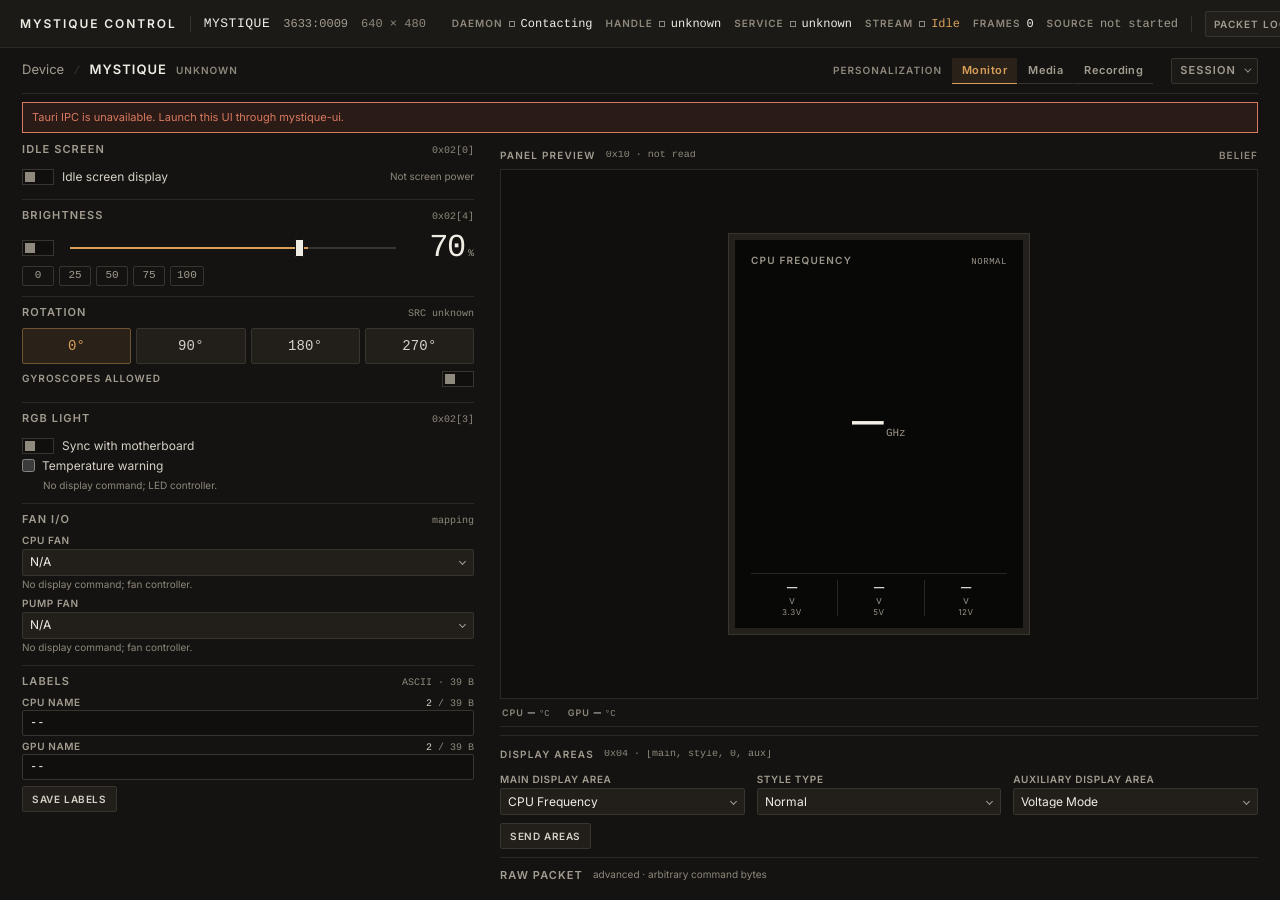
==== rust/apps/mystique-ui/ui/index.html @ fdf2b6a0 "feat: add Rust implementation (protocol, usb, sensors, media, daemon, ui)" ====
<!doctype html>
<html lang="en">
<head>
<meta charset="utf-8"><meta name="viewport" content="width=device-width, initial-scale=1"><meta name="color-scheme" content="dark">
<title>MYSTIQUE Control</title>
<link rel="stylesheet" href="styles/fonts.css"><link rel="stylesheet" href="styles/base.css"><link rel="stylesheet" href="styles/layout.css"><link rel="stylesheet" href="styles/controls.css"><link rel="stylesheet" href="styles/preview.css"><link rel="stylesheet" href="styles/log.css">
<script type="module" src="js/app.js"></script>
</head>
<body>
<header class="statusbar">
  <span class="brand">MYSTIQUE CONTROL</span>
  <span class="vsep"></span>
  <span class="ident-name">MYSTIQUE</span>
  <span class="ident-vid">3633:0009</span>
  <span class="ident-vid dim">640 × 480</span>
  <span class="grow"></span>
  <div class="indic"><span class="sk">DAEMON</span><span class="lamp" id="daemon-dot"></span><span class="iv" id="daemon-status">Contacting</span></div>
  <div class="indic"><span class="sk">HANDLE</span><span class="lamp" id="handle-dot"></span><span class="iv" id="conn-device-open">unknown</span></div>
  <div class="indic"><span class="sk">SERVICE</span><span class="lamp" id="service-dot"></span><span class="iv" id="conn-service-running">unknown</span></div>
  <div class="indic" id="stream-badge"><span class="sk">STREAM</span><span class="lamp" id="stream-dot"></span><span class="iv" id="stream-word">Idle</span></div>
  <div class="indic"><span class="sk">FRAMES</span><span class="iv mono" id="stream-frames">0</span></div>
  <div class="indic"><span class="sk">SOURCE</span><span class="iv mono src" id="stream-source">not started</span></div>
  <span class="vsep"></span>
  <button class="logtoggle" type="button" id="btn-log-toggle" aria-expanded="false" aria-controls="log-drawer">
    <span class="sk">PACKET LOG</span><span class="badge" id="log-badge">0</span>
  </button>
</header>
<main class="page">
  <header class="devicehead">
    <div class="crumb">
      <span class="crumb-a">Device</span><span class="crumb-sep">/</span><span class="crumb-b">MYSTIQUE</span>
      <span class="crumb-state" id="conn-device-present">unknown</span>
    </div>
    <div class="headright">
      <div class="modebox">
        <span class="sk">PERSONALIZATION</span>
        <div class="modeseg" id="mode-seg" role="group" aria-label="Personalization mode">
          <button type="button" id="mode-monitor-btn" data-mode="monitor" aria-pressed="true">Monitor</button><button type="button" id="mode-media-btn" data-mode="media" aria-pressed="false">Media</button><button type="button" id="mode-recording-btn" data-mode="recording" aria-pressed="false">Recording</button>
        </div>
      </div>
      <details class="session" id="session-details">
        <summary><span class="sk">SESSION</span></summary>
        <div class="sessionpanel">
          <p class="sdetail" id="daemon-detail">Opening the control socket.</p>
          <div class="srow">
            <span class="sk">SOCKET</span><span class="mono endpoint" id="daemon-endpoint">\\.\pipe\mystique-control-v1</span>
            <span class="dim child" id="daemon-child">—</span>
            <span class="grow"></span><button class="key sm" type="button" id="btn-refresh" title="Read 0x10 now">Status</button>
          </div>
          <div class="srow actions">
            <button class="key" type="button" id="btn-open">Open</button>
            <button class="key" type="button" id="btn-close">Release</button>
            <button class="key" type="button" id="btn-stop-service">Stop vendor</button>
            <button class="key" type="button" id="btn-start-service">Start vendor</button>
            <button class="key" type="button" id="btn-daemon-retry">Reconnect</button>
            <button class="key danger" type="button" id="btn-daemon-stop" disabled>Stop daemon</button>
          </div>
          <div class="srow">
            <span class="sk">LAST</span><span class="dim" id="conn-device-info">no device action</span>
            <span class="sk">ERR</span><b class="dim" id="conn-last-error">none</b>
            <details class="svcout" id="conn-service-details"><summary>sc.exe</summary><pre id="conn-service-output">no output</pre></details>
          </div>
          <div class="srow">
            <span class="sk">STREAM</span>
            <button class="key sm" type="button" id="btn-stream-start">Start</button>
            <button class="key sm" type="button" id="btn-stream-stop">Stop</button>
            <span class="miss mono" id="stream-missing">MISSING —</span>
            <span class="errchip" id="stream-error-note" hidden>—</span>
          </div>
          <div class="srow"><div class="sitmsg warn" id="daemon-conflict" hidden><b>Two owners</b><span id="daemon-conflict-text"></span></div><div class="sitmsg warn" id="conn-service-warning" hidden><b>Vendor service holds the device</b><span>stop it to open</span></div></div>
          <p class="sitmsg err" id="conn-error" role="alert" hidden></p>
          <p class="err" id="stream-error" role="alert" hidden></p>
          <p class="snote">Not display commands: fan I/O, RGB temperature warning, edge picking.</p>
        </div>
      </details>
    </div>
  </header>
  <p id="app-error" class="app-error" role="alert" hidden></p>
  <section class="body" id="device-body" data-mode="monitor">
    <aside class="settings" aria-label="Device settings">
      <section class="group" data-modes="monitor">
        <div class="gh"><h2>Idle screen</h2><span class="meta">0x02[0]</span></div>
        <div class="switchrow">
          <label class="switch small"><input id="idle-screen" type="checkbox" aria-label="Idle screen display"><span class="track" aria-hidden="true"><span class="thumb"></span></span></label>
          <label class="rowlabel" for="idle-screen">Idle screen display</label>
          <span class="note-inline">Not screen power</span>
        </div>
        <p class="err smallerr" id="idle-error" role="alert" hidden></p>
      </section>
      <section class="group" data-modes="monitor">
        <div class="gh"><h2>Brightness</h2><span class="meta">0x02[4]</span></div>
        <div class="brirange">
          <label class="switch small" title="Screen on or off"><input id="screen-toggle" type="checkbox" aria-label="Screen on"><span class="track" aria-hidden="true"><span class="thumb"></span></span></label>
          <div class="slide"><div class="rail"></div><div class="fill" id="brightness-fill"></div><input id="brightness-slider" type="range" min="0" max="100" step="1" value="70" aria-label="Screen brightness"></div>
          <div class="brinum"><span id="brightness-value">70</span><i>%</i></div>
        </div>
        <div class="presets" role="group" aria-label="Brightness presets">
          <button class="preset" type="button" id="brightness-preset-0" data-brightness="0">0</button><button class="preset" type="button" id="brightness-preset-25" data-brightness="25">25</button><button class="preset" type="button" id="brightness-preset-50" data-brightness="50">50</button><button class="preset" type="button" id="brightness-preset-75" data-brightness="75">75</button><button class="preset" type="button" id="brightness-preset-100" data-brightness="100">100</button>
        </div>
        <div class="line" id="screen-line" hidden><span id="screen-state"></span></div>
        <p class="err smallerr" id="brightness-error" role="alert" hidden></p>
      </section>
      <section class="group" data-modes="monitor">
        <div class="gh"><h2>Rotation</h2><span class="meta">SRC <span id="conn-rotation-source">unknown</span></span></div>
        <div class="rotkeys" role="group" aria-label="Screen rotation">
          <button class="rotkey" type="button" id="rotation-btn-0" data-rotation="0" aria-pressed="true">0°</button><button class="rotkey" type="button" id="rotation-btn-1" data-rotation="1" aria-pressed="false">90°</button><button class="rotkey" type="button" id="rotation-btn-2" data-rotation="2" aria-pressed="false">180°</button><button class="rotkey" type="button" id="rotation-btn-3" data-rotation="3" aria-pressed="false">270°</button>
        </div>
        <div class="gyroline"><span class="sk">Gyroscopes allowed</span><label class="switch small"><input id="gyro-toggle" type="checkbox" aria-label="Gyroscopes are allowed"><span class="track" aria-hidden="true"><span class="thumb"></span></span></label></div>
        <div class="line"><span class="warn" id="rotation-warn" hidden>GYRO ON — ROTATION IGNORED</span></div>
        <p class="err smallerr" id="rotation-error" role="alert" hidden></p>
      </section>
      <section class="group" data-modes="monitor">
        <div class="gh"><h2>RGB light</h2><span class="meta">0x02[3]</span></div>
        <div class="switchrow">
          <label class="switch small"><input id="rgb-sync" type="checkbox" aria-label="RGB light effect sync"><span class="track" aria-hidden="true"><span class="thumb"></span></span></label>
          <label class="rowlabel" for="rgb-sync">Sync with motherboard</label>
        </div>
        <label class="checkrow unwiredrow"><input id="rgb-warning" type="checkbox"><span>Temperature warning</span><span class="unwired">No display command; LED controller.</span></label>
        <p class="err smallerr" id="rgb-error" role="alert" hidden></p>
      </section>
      <section class="group" data-modes="monitor">
        <div class="gh"><h2>Fan I/O</h2><span class="meta">mapping</span></div>
        <div class="field"><label for="io-cpu">CPU fan</label><div class="selwrap"><select id="io-cpu"><option>N/A</option><option>AIO Pump</option><option>CPU</option></select></div><span class="unwired">No display command; fan controller.</span></div>
        <div class="field"><label for="io-pump">Pump fan</label><div class="selwrap"><select id="io-pump"><option>N/A</option><option>AIO Pump</option><option>CPU</option></select></div><span class="unwired">No display command; fan controller.</span></div>
      </section>
      <section class="group" data-modes="media">
        <div class="gh"><h2>Image / GIF</h2><span class="meta">single slot</span></div>
        <div class="tiles"><button class="tile plus" type="button" id="btn-pick-image" aria-label="Choose an image or GIF">+</button><div class="tile file" id="image-path">No file selected</div></div>
        <div class="line"><span class="dim" id="media-kind">PNG or GIF</span></div>
      </section>
      <section class="group" data-modes="media">
        <div class="gh"><h2>Image switch</h2><span class="meta">0x07</span></div>
        <div class="radios" role="group" aria-label="Image switch time"><label><input type="radio" name="media-time" id="media-time-0" value="0" checked><span>3 s</span></label><label><input type="radio" name="media-time" id="media-time-1" value="1"><span>5 s</span></label><label><input type="radio" name="media-time" id="media-time-2" value="2"><span>7 s</span></label></div>
        <div class="radios" role="group" aria-label="Image switch animation"><label><input type="radio" name="media-animation" id="media-animation-0" value="0" checked><span>Split</span></label><label><input type="radio" name="media-animation" id="media-animation-1" value="1"><span>Scroll</span></label><label><input type="radio" name="media-animation" id="media-animation-2" value="2"><span>Fade</span></label></div>
        <div class="rowend"><button class="key" type="button" id="btn-media-send">Send timing</button></div>
        <p class="err smallerr" id="media-error" role="alert" hidden></p>
      </section>
      <section class="group" data-modes="media">
        <div class="gh"><h2>Edge picking</h2><span class="meta">LED</span></div>
        <label class="checkrow unwiredrow"><input id="media-edge" type="checkbox"><span>Sync RGB with image edge</span><span class="unwired">No display command; LED effect.</span></label>
      </section>
      <section class="group" data-modes="media">
        <div class="gh"><h2>Erase</h2><span class="meta">0x14</span></div>
        <button class="key danger wide" type="button" id="btn-return-dashboard">Return to dashboard</button>
        <div class="line warn" id="dashboard-state">Deletes the stored image or GIF. No undo.</div>
        <div class="confirmbox" id="dashboard-confirm-box" hidden><label class="checkrow"><input id="dashboard-confirm" type="checkbox"><span>Stored content is deleted</span></label><button class="key danger wide" type="button" id="btn-dashboard-erase" disabled>Erase and return</button></div>
        <div class="rowend"><button class="key" type="button" id="btn-erase-images">Erase stored</button><span class="line mono" id="dashboard-report">last —</span></div>
        <div class="line mono" id="erase-message">0x14 · empty payload</div>
        <p class="err smallerr" id="dashboard-error" role="alert" hidden></p>
        <p class="err smallerr" id="erase-error" role="alert" hidden></p>
      </section>
      <section class="group" data-modes="monitor media">
        <div class="gh"><h2>Labels</h2><span class="meta">ASCII · 39 B</span></div>
        <div class="lfield"><div class="lhead"><label for="label-cpu">CPU name</label><span class="count" id="cpu-counter"><span class="n" id="cpu-count">2</span> / 39 B</span></div><input id="label-cpu" type="text" maxlength="39" value="--" spellcheck="false" autocomplete="off"><p class="err smallerr" id="cpu-label-error" hidden></p></div>
        <div class="lfield"><div class="lhead"><label for="label-gpu">GPU name</label><span class="count" id="gpu-counter"><span class="n" id="gpu-count">2</span> / 39 B</span></div><input id="label-gpu" type="text" maxlength="39" value="--" spellcheck="false" autocomplete="off"><p class="err smallerr" id="gpu-label-error" hidden></p></div>
        <div class="rowend"><button class="key" type="button" id="btn-labels-save">Save labels</button></div>
        <p class="err smallerr" id="labels-error" role="alert" hidden></p>
      </section>
      <section class="group" data-modes="recording">
        <div class="gh"><h2>Recording</h2><span class="meta">0x05</span></div>
        <label class="checkrow"><input id="record-freq" type="checkbox" checked><span>CPU frequency graph</span><span class="bit">0x05[0]</span></label>
        <label class="checkrow"><input id="record-temp" type="checkbox" checked><span>CPU temperature graph</span><span class="bit">0x05[1]</span></label>
        <div class="line dim">A redraw frame follows each change.</div>
        <p class="err smallerr" id="recording-error" role="alert" hidden></p>
      </section>
    </aside>
    <section class="stage" aria-label="Panel">
      <section class="previewplate">
        <div class="ph"><span class="ttl">Panel preview</span><span class="meta" id="conn-mode">0x10 · not read</span><span class="tag">BELIEF</span></div>
        <div class="previewstage">
          <div class="panel" id="preview-screen" data-view="monitor" data-orient="portrait">
            <div class="ps-monitor">
              <div class="ps-head"><span class="ps-label" id="preview-label">CPU FREQUENCY</span><span class="ps-style" id="preview-style">NORMAL</span></div>
              <div class="ps-main"><span id="preview-value">—</span><span class="ps-unit" id="preview-unit">GHz</span></div>
              <div class="ps-main ps-dual" id="preview-main2" hidden><span class="ps-label2" id="preview-label2">PUMP RPM</span><span id="preview-value2">—</span><span class="ps-unit" id="preview-unit2">RPM</span></div>
              <div class="ps-aux"><div class="ps-cell" id="preview-cell-1"><b id="preview-v1">—</b><i id="preview-u1">V</i><span id="preview-k1">3.3V</span></div><div class="ps-cell" id="preview-cell-2"><b id="preview-v2">—</b><i id="preview-u2">V</i><span id="preview-k2">5V</span></div><div class="ps-cell" id="preview-cell-3"><b id="preview-v3">—</b><i id="preview-u3">V</i><span id="preview-k3">12V</span></div></div>
            </div>
            <div class="ps-media" id="preview-media"><img id="panel-media" alt=""><span id="panel-media-empty">NO MEDIA</span></div>
            <div class="ps-recording">
              <div class="rec" id="rec-freq-block"><div class="rech"><span>CPU</span><b id="rec-freq">— GHz</b></div><svg viewBox="0 0 200 70" preserveAspectRatio="none"><polyline id="rec-freq-line" points=""></polyline></svg></div>
              <div class="rec" id="rec-temp-block"><div class="rech"><span>CPU TEMPERATURE</span><b id="rec-temp">— °C</b></div><svg viewBox="0 0 200 70" preserveAspectRatio="none"><polyline id="rec-temp-line" points=""></polyline></svg></div>
              <div class="recaxis" id="rec-axis"><span>-30 S</span><span>NOW</span></div>
            </div>
            <div class="ps-off">SCREEN OFF</div>
          </div>
        </div>
        <div class="pfoot"><span class="psens" id="preview-cpu"><span>CPU</span><b id="preview-cpu-value">—</b><i>°C</i></span><span class="psens" id="preview-gpu"><span>GPU</span><b id="preview-gpu-value">—</b><i>°C</i></span></div>
      </section>
      <section class="areas" data-modes="monitor">
        <div class="ph"><span class="ttl">Display areas</span><span class="meta">0x04 · [main, style, 0, aux]</span></div>
        <div class="areasbody">
          <div class="field"><label for="area-main">Main display area</label><div class="selwrap"><select id="area-main"><option value="0">CPU Frequency</option><option value="1">Time</option><option value="2">Pump Speed</option><option value="3">CPU FanSpeed</option><option value="4">CPU FanSpeed + Pump Speed</option><option value="5">Temperature</option></select></div></div>
          <div class="field" id="area-style-row"><label for="area-style">Style type</label><div class="selwrap"><select id="area-style"><option value="0">Normal</option><option value="1">Ring</option><option value="2">Stopwatch</option></select></div></div>
          <div class="field"><label for="area-aux">Auxiliary display area</label><div class="selwrap"><select id="area-aux"><option value="0">Voltage Mode</option><option value="1">System Monitor</option><option value="2">Core Data</option></select></div></div>
          <div class="rowend"><button class="key" type="button" id="btn-areas-send">Send areas</button></div>
        </div>
        <p class="err" id="areas-error" role="alert" hidden></p>
      </section>
      <section class="mediacan" data-modes="media">
        <div class="ph"><span class="ttl">Upload plan</span></div>
        <div class="mediabody">
          <div class="planleft">
            <div class="fitrow"><label for="upload-fit">Fit</label><div class="selwrap"><select id="upload-fit"><option value="cover">Cover — crop to fill</option><option value="contain">Contain — letterbox</option></select></div><button class="key" type="button" id="btn-plan-upload" disabled>Preview</button></div>
            <div class="plan3"><div><span>FRAMES</span><b id="upload-plan-frames">—</b></div><div><span>BYTES</span><b id="upload-plan-bytes">—</b></div><div><span>CHUNKS</span><b id="upload-plan-chunks">—</b></div></div>
            <div id="upload-plan" hidden>
              <div class="prow"><span>Kind</span><b id="upload-plan-kind">—</b></div><div class="prow"><span>Fit</span><b id="upload-plan-fit">—</b></div><div class="prow"><span>Size</span><b id="upload-plan-size">—</b></div><div class="prow"><span>Commands</span><b id="upload-plan-commands">—</b></div><div class="prow"><span>Content id</span><b class="mono" id="upload-plan-content-id">—</b></div>
              <details id="upload-plan-details"><summary>PACKETS</summary><ol id="upload-plan-command-list"></ol></details>
            </div>
            <div class="line" id="upload-confirm-copy">Plan first, then confirm.</div>
          </div>
          <div class="planright">
            <figure id="upload-preview-box" hidden><img id="upload-preview" alt=""><figcaption id="upload-preview-note"></figcaption></figure>
            <label class="checkrow"><input id="upload-confirm" type="checkbox"><span>Replace the stored image on the panel</span></label>
            <button class="key primary wide" type="button" id="btn-upload" disabled>Upload</button>
            <div class="line" id="upload-message"></div>
            <p class="err smallerr" id="upload-error" role="alert" hidden></p>
          </div>
        </div>
      </section>
      <details class="raw" id="raw-details">
        <summary><span class="sk">RAW PACKET</span><span class="rawsum">advanced · arbitrary command bytes</span></summary>
        <div class="rawbody">
          <p class="rawwarn" id="raw-warning">Unknown commands can change device state. 0xA1 starts a panel test pattern sustained by traffic. No example bytes are loaded; you supply every byte.</p>
          <div class="rawform">
            <label>CMD<input id="raw-command" type="text" inputmode="text" autocomplete="off" spellcheck="false" placeholder="hex"></label>
            <label>PIPE<select id="raw-pipe"><option value="">choose</option><option value="init">init</option><option value="data">data</option></select></label>
            <label class="rawpayload">PAYLOAD<input id="raw-payload" type="text" autocomplete="off" spellcheck="false" placeholder="hex bytes"></label>
            <button class="key" type="button" id="btn-raw-dry">Dry run</button>
            <button class="key primary" type="button" id="btn-raw-send">Send</button>
          </div>
          <div class="rawout">
            <div class="rawline"><span class="sk">PACKET</span><pre id="raw-packet">—</pre></div>
            <div class="rawline"><span class="sk">RESULT</span><span id="raw-result">—</span><span class="rawstatus" id="raw-status"></span></div>
            <pre id="raw-reply"></pre>
            <p class="err smallerr" id="raw-error" role="alert" hidden></p>
          </div>
        </div>
      </details>
    </section>
  </section>
</main>
<aside class="logdrawer" id="log-drawer" hidden aria-label="Packet log">
  <div class="loghead"><span class="ttl">Packet log</span><span class="loglive"><span class="lamp" id="log-live-dot"></span><span id="log-live-word">LIVE</span></span><span class="grow"></span><button class="key sm" type="button" id="btn-log-close">Close</button></div>
  <div class="logcols"><span>Time</span><span>Cmd</span><span>Payload</span><span></span><span>Res</span></div>
  <div class="logscroll" id="log-scroll" tabindex="0" role="region" aria-label="Packet log"><ol id="packet-log"></ol><p class="logempty" id="log-empty">NO PACKETS</p></div>
  <div class="logfoot"><button class="logbtn" type="button" id="btn-log-follow">FOLLOW <b id="log-follow-word">ON</b></button><button class="logbtn" type="button" id="btn-clear-log">CLEAR</button></div>
</aside>
</body>
</html>
---- rust/apps/mystique-ui/ui/styles/fonts.css ----
/* Local faces. Inter is SIL Open Font License 1.1 and ships in ui/fonts.
   Numbers and the log use a local Windows mono stack, never a fetched face. */

@font-face {
  font-family: "Inter";
  font-style: normal;
  font-weight: 300 700;
  font-display: block;
  src: url("../fonts/inter-normal.woff2") format("woff2");
}
---- rust/apps/mystique-ui/ui/styles/base.css ----
/* Tokens, reset, and the shared primitives. One accent: amber is live state and
   active selection only. Errors use a separate semantic red. */

:root {
  --ground: #141311;
  --panel: #1c1a17;
  --panel-2: #221f1b;
  --well: #100f0d;
  --ink: #f0ece4;
  --ink-2: #d6d0c6;
  --label: #a39c90;
  --label-2: #8f887c;
  --hair: #2c2925;
  --hair-2: #38342e;
  --accent: #d9a05b;
  --accent-dim: #6f5431;
  --accent-wash: #2a2118;
  --error: #d9795f;
  --error-wash: #2a1b17;
  --panel-ink: #f4f0e8;
  --panel-label: #9b9488;
  --panel-hair: #2a2723;
  --sans: "Inter", "Segoe UI Variable Text", "Segoe UI", system-ui, -apple-system, sans-serif;
  --mono: "Cascadia Mono", Consolas, ui-monospace, "SFMono-Regular", monospace;
}

*,
*::before,
*::after { box-sizing: border-box; }

html, body {
  width: 100%;
  height: 100%;
  margin: 0;
  overflow: hidden;
  background: var(--ground);
}

body {
  color: var(--ink);
  font: 400 13px/1.35 var(--sans);
  -webkit-font-smoothing: antialiased;
  text-rendering: geometricPrecision;
}

button, input, select { font: inherit; color: inherit; }
button { cursor: pointer; }
h1, h2, p, figure, figcaption { margin: 0; }
[hidden] { display: none !important; }

:focus-visible { outline: 2px solid var(--accent); outline-offset: 2px; }

.sk {
  font: 600 11px/1 var(--sans);
  letter-spacing: .1em;
  text-transform: uppercase;
  color: var(--label);
  white-space: nowrap;
}

.mono {
  font-family: var(--mono);
  font-variant-numeric: tabular-nums;
  letter-spacing: -.01em;
}

.dim { color: var(--label-2); }
.grow { flex: 1 1 auto; min-width: 0; }
.sr {
  position: absolute;
  width: 1px;
  height: 1px;
  overflow: hidden;
  clip: rect(0 0 0 0);
  white-space: nowrap;
}

.lamp {
  width: 6px;
  height: 6px;
  flex: none;
  display: inline-block;
  border: 1px solid var(--label-2);
  background: transparent;
}
.lamp.on { background: var(--accent); border-color: var(--accent); }

.tag {
  font: 600 10px/1 var(--sans);
  letter-spacing: .1em;
  text-transform: uppercase;
  color: var(--label-2);
  white-space: nowrap;
}

.err {
  color: var(--error);
  font: 400 12px/1.25 var(--sans);
}
.err::before {
  content: "!";
  display: inline-block;
  width: 12px;
  margin-right: 5px;
  font: 600 11px/1 var(--mono);
  color: var(--error);
}

.absline {
  position: absolute;
  left: 10px;
  right: 10px;
  bottom: 6px;
  padding: 3px 0 2px;
  background: var(--panel);
  white-space: nowrap;
  overflow: hidden;
  text-overflow: ellipsis;
  z-index: 3;
}

::-webkit-scrollbar { width: 9px; height: 9px; }
::-webkit-scrollbar-thumb { background: #3a352e; border: 2px solid var(--ground); }
::-webkit-scrollbar-track { background: transparent; }
---- rust/apps/mystique-ui/ui/styles/layout.css ----
/* The chassis: status bar, device header, session disclosure, settings column and
   panel stage. Grouping is spacing and hairlines, not nested boxes. */

.statusbar {
  height: 48px;
  flex: none;
  display: flex;
  align-items: center;
  gap: 13px;
  padding: 0 20px;
  background: var(--panel);
  border-bottom: 1px solid var(--hair);
  min-width: 0;
}

.brand {
  font: 600 12px/1 var(--sans);
  letter-spacing: .16em;
  text-transform: uppercase;
  white-space: nowrap;
  color: var(--ink);
}
.vsep { width: 1px; height: 16px; flex: none; background: var(--hair-2); }
.ident-name { font: 500 13px/1 var(--mono); letter-spacing: .04em; white-space: nowrap; }
.ident-vid { font: 12px/1 var(--mono); color: var(--label); white-space: nowrap; }
.ident-vid.dim { color: var(--label-2); }

.indic { display: flex; align-items: center; gap: 6px; white-space: nowrap; }
.indic .sk { color: var(--label-2); font-size: 10px; }
.indic .iv { font: 12px/1 var(--mono); color: var(--ink); }
.indic .src { color: var(--label); max-width: 96px; overflow: hidden; text-overflow: ellipsis; }
.indic.paused .iv { color: var(--label-2); }
#stream-word { color: var(--accent); }

.logtoggle {
  appearance: none;
  display: flex;
  align-items: center;
  gap: 8px;
  height: 26px;
  padding: 0 8px;
  border: 1px solid var(--hair-2);
  border-radius: 2px;
  background: var(--panel-2);
  color: var(--ink);
}
.logtoggle .sk { color: var(--label); font-size: 10px; }
.logtoggle:hover { border-color: var(--label-2); }
.logtoggle.on { border-color: var(--accent-dim); color: var(--accent); }
.logtoggle.on .sk { color: var(--accent); }
.badge {
  min-width: 20px;
  padding: 2px 4px 1px;
  background: var(--well);
  border: 1px solid var(--hair-2);
  font: 11px/1 var(--mono);
  text-align: center;
  color: var(--label);
  font-variant-numeric: tabular-nums;
}

.page {
  height: calc(100vh - 48px);
  display: flex;
  flex-direction: column;
  min-height: 0;
  padding: 0 22px;
}

.devicehead {
  height: 46px;
  flex: none;
  display: flex;
  align-items: center;
  gap: 24px;
  border-bottom: 1px solid var(--hair);
  min-width: 0;
}
.crumb { display: flex; align-items: baseline; gap: 9px; min-width: 0; white-space: nowrap; }
.crumb-a { font: 400 13px/1 var(--sans); color: var(--label); }
.crumb-sep { font: 400 12px/1 var(--mono); color: var(--hair-2); }
.crumb-b { font: 600 13px/1 var(--sans); letter-spacing: .08em; }
.crumb-state {
  font: 600 10px/1 var(--sans);
  letter-spacing: .1em;
  text-transform: uppercase;
  color: var(--label-2);
}
.headright { margin-left: auto; display: flex; align-items: center; gap: 18px; position: relative; min-width: 0; }
.modebox { display: flex; align-items: center; gap: 10px; }
.modebox .sk { color: var(--label-2); font-size: 10px; }
.modeseg { display: inline-flex; gap: 1px; }
.modeseg button {
  height: 26px;
  padding: 0 10px;
  border: 0;
  border-bottom: 1px solid var(--hair-2);
  border-radius: 0;
  background: transparent;
  color: var(--label);
  font: 600 11px/1 var(--sans);
  letter-spacing: .04em;
  white-space: nowrap;
}
.modeseg button:hover { color: var(--ink); }
.modeseg button[aria-pressed="true"] {
  background: var(--accent-wash);
  border-bottom-color: var(--accent);
  color: var(--accent);
}

/* Session: a closed disclosure. Health stays in the summary; the controls and
   diagnostics open on demand and never take layout space from the panel. */
.session { position: relative; }
.session summary {
  list-style: none;
  cursor: pointer;
  display: flex;
  align-items: center;
  gap: 8px;
  height: 26px;
  max-width: 360px;
  padding: 0 8px;
  border: 1px solid var(--hair-2);
  border-radius: 2px;
  background: var(--panel);
  min-width: 0;
}
.session summary::-webkit-details-marker { display: none; }
.session summary:hover { border-color: var(--label-2); }
.session summary::after {
  content: "";
  flex: none;
  width: 5px;
  height: 5px;
  border-right: 1px solid var(--label);
  border-bottom: 1px solid var(--label);
  transform: rotate(45deg) translateY(-2px);
}
.session[open] summary { border-color: var(--accent-dim); }
.session[open] summary::after { transform: rotate(225deg) translateY(-1px); }
.session-detail {
  font: 11px/1 var(--sans);
  color: var(--label);
  white-space: nowrap;
  overflow: hidden;
  text-overflow: ellipsis;
}
.sdetail {
  margin: 0 0 6px;
  font: 11px/1.35 var(--sans);
  color: var(--label);
}
.sessionpanel {
  position: absolute;
  right: 0;
  top: calc(100% + 7px);
  width: 660px;
  z-index: 60;
  background: var(--panel);
  border: 1px solid var(--hair-2);
  box-shadow: 0 14px 34px rgba(0, 0, 0, .5);
  padding: 10px 12px 12px;
}
.srow {
  display: flex;
  align-items: center;
  gap: 8px;
  min-height: 30px;
  border-top: 1px solid var(--hair);
  min-width: 0;
}
.srow:first-child { border-top: 0; }
.srow.actions { flex-wrap: wrap; padding: 5px 0; }
.srow .endpoint {
  font-size: 11px;
  color: var(--ink-2);
  white-space: nowrap;
  overflow: hidden;
  text-overflow: ellipsis;
  max-width: 280px;
}
.srow .child { font-size: 10px; white-space: nowrap; }
.srow .key { height: 22px; padding: 0 6px; font-size: 10px; }
.srow .miss { font-size: 9px; color: var(--label-2); letter-spacing: .02em; }
.errchip {
  font: 9px/1 var(--mono);
  color: var(--error);
  border: 1px solid var(--error);
  padding: 2px 4px 1px;
  max-width: 160px;
  overflow: hidden;
  text-overflow: ellipsis;
}
.svcout { position: relative; margin-left: auto; }
.svcout summary {
  list-style: none;
  cursor: pointer;
  font: 600 9px/1 var(--sans);
  letter-spacing: .08em;
  text-transform: uppercase;
  color: var(--label-2);
  padding: 0 2px;
}
.svcout summary::-webkit-details-marker { display: none; }
.svcout summary:hover { color: var(--ink); }
.svcout pre {
  position: absolute;
  right: 0;
  top: 16px;
  z-index: 70;
  width: 560px;
  max-height: 160px;
  overflow: auto;
  margin: 0;
  padding: 8px 10px;
  background: var(--well);
  border: 1px solid var(--hair-2);
  color: var(--ink-2);
  font: 10px/1.5 var(--mono);
  white-space: pre-wrap;
  overflow-wrap: anywhere;
}
.sitmsg {
  display: flex;
  align-items: baseline;
  gap: 8px;
  padding: 3px 0;
  font: 12px/1.25 var(--sans);
  white-space: nowrap;
  overflow: hidden;
  text-overflow: ellipsis;
}
.sitmsg b { font-weight: 600; letter-spacing: .02em; }
.sitmsg.warn, .sitmsg.warn b { color: var(--accent); }
.sitmsg.err { margin: 0; white-space: normal; }
.snote {
  margin-top: 6px;
  padding-top: 6px;
  border-top: 1px solid var(--hair);
  font: 11px/1.35 var(--sans);
  color: var(--label-2);
}

.app-error {
  margin: 8px 0 0;
  padding: 7px 9px;
  border: 1px solid var(--error);
  background: var(--error-wash);
  color: var(--error);
  font: 11px/1.35 var(--sans);
}

.body {
  flex: 1 1 auto;  min-height: 0;
  display: grid;
  grid-template-columns: 452px minmax(0, 1fr);
  gap: 26px;
  padding: 10px 0 12px;
}
.body[data-mode="monitor"] [data-modes]:not([data-modes~="monitor"]),
.body[data-mode="media"] [data-modes]:not([data-modes~="media"]),
.body[data-mode="recording"] [data-modes]:not([data-modes~="recording"]) { display: none !important; }

.settings { overflow-y: auto; overflow-x: hidden; scrollbar-width: thin; min-height: 0; }
.group {
  padding: 9px 0 10px;
  border-top: 1px solid var(--hair);
}
.group:first-child { border-top: 0; padding-top: 0; }
.gh {
  display: flex;
  align-items: baseline;
  gap: 9px;
  min-height: 16px;
  margin-bottom: 6px;
}
.gh h2 {
  font: 600 11px/1.2 var(--sans);
  letter-spacing: .1em;
  text-transform: uppercase;
  color: var(--label);
  white-space: nowrap;
  overflow: hidden;
  text-overflow: ellipsis;
}
.gh .meta {
  margin-left: auto;
  font: 10px/1 var(--mono);
  color: var(--label-2);
  white-space: nowrap;
}

.stage { display: flex; flex-direction: column; gap: 8px; min-height: 0; min-width: 0; }

.ph {
  flex: none;
  height: 26px;
  display: flex;
  align-items: center;
  gap: 10px;
  min-width: 0;
}
.ph .ttl {
  font: 600 10px/1 var(--sans);
  letter-spacing: .12em;
  text-transform: uppercase;
  color: var(--label);
  white-space: nowrap;
}
.ph .meta {
  font: 10px/1 var(--mono);
  color: var(--label-2);
  white-space: nowrap;
  overflow: hidden;
  text-overflow: ellipsis;
}
.ph .tag { margin-left: auto; }

.areas { flex: none; border-top: 1px solid var(--hair); padding-top: 6px; }
.areasbody {
  display: grid;
  grid-template-columns: repeat(3, minmax(0, 1fr));
  gap: 7px 12px;
  align-items: end;
}
.areasbody .rowend { grid-column: 1 / -1; margin-top: 1px; }

.mediacan { flex: 1 1 auto; min-height: 0; border-top: 1px solid var(--hair); padding-top: 6px; display: flex; flex-direction: column; }

@media (max-height: 800px) {
  .devicehead { height: 42px; }
  .body { padding-top: 8px; }
  .group { padding: 7px 0 8px; }
}
---- rust/apps/mystique-ui/ui/styles/controls.css ----
/* Keys, switches, slider, radios, selects, inputs, upload plan and the raw panel. */

.key {
  appearance: none;
  display: inline-flex;
  align-items: center;
  justify-content: center;
  height: 26px;
  padding: 0 9px;
  border: 1px solid var(--hair-2);
  border-radius: 2px;
  background: var(--panel-2);
  color: var(--ink-2);
  font: 600 10px/1 var(--sans);
  letter-spacing: .06em;
  text-transform: uppercase;
  white-space: nowrap;
  user-select: none;
}
.key:hover:not(:disabled) { border-color: var(--label-2); color: var(--ink); }
.key:active:not(:disabled) { transform: translateY(1px); }
.key.sm { height: 22px; padding: 0 7px; font-size: 9px; }
.key.wide { width: 100%; }
.key.primary {
  background: var(--ink);
  border-color: var(--ink);
  color: var(--ground);
}
.key.primary:hover:not(:disabled) { background: #fff; border-color: #fff; color: var(--ground); }
.key.danger { border-color: var(--error); color: var(--error); background: transparent; }
.key.danger:hover:not(:disabled) { background: var(--error-wash); color: var(--error); }
.key:disabled {
  background: transparent;
  border: 1px dashed var(--hair-2);
  color: var(--label-2);
  cursor: not-allowed;
  transform: none;
}

/* Switch */

.switch { display: inline-flex; align-items: center; flex: none; cursor: pointer; }
.switch input {
  position: absolute;
  width: 1px;
  height: 1px;
  opacity: 0;
  pointer-events: none;
}
.switch .track {
  position: relative;
  display: inline-block;
  width: 32px;
  height: 16px;
  border: 1px solid var(--hair-2);
  background: var(--well);
  transition: background-color .12s ease, border-color .12s ease;
}
.switch .thumb {
  position: absolute;
  top: 2px;
  left: 2px;
  width: 10px;
  height: 10px;
  background: var(--label-2);
  transition: transform .12s ease, background-color .12s ease;
}
.switch input:checked ~ .track { background: var(--accent-wash); border-color: var(--accent-dim); }
.switch input:checked ~ .track .thumb { background: var(--accent); transform: translateX(16px); }
.switch input:focus-visible ~ .track { outline: 2px solid var(--accent); outline-offset: 2px; }

.switchrow { display: flex; align-items: center; gap: 8px; min-height: 24px; }
.rowlabel { font: 12px/1.25 var(--sans); color: var(--ink-2); }
.note-inline { margin-left: auto; font: 10px/1.2 var(--sans); color: var(--label-2); white-space: nowrap; }

/* Brightness */

.brirange { display: flex; align-items: center; gap: 9px; height: 34px; }
.slide { position: relative; flex: 1 1 auto; height: 26px; min-width: 0; }
.slide .rail { position: absolute; left: 7px; right: 7px; top: 12px; height: 2px; background: var(--hair-2); }
.slide .fill { position: absolute; left: 7px; top: 12px; height: 2px; background: var(--accent); width: 70%; }
.slide input[type=range] {
  position: absolute;
  left: 0;
  right: 0;
  top: 0;
  width: 100%;
  height: 26px;
  margin: 0;
  background: transparent;
  appearance: none;
  -webkit-appearance: none;
}
.slide input[type=range]::-webkit-slider-runnable-track { height: 26px; background: transparent; border: 0; }
.slide input[type=range]::-webkit-slider-thumb {
  -webkit-appearance: none;
  width: 9px;
  height: 18px;
  margin-top: 4px;
  border: 1px solid var(--ground);
  border-radius: 1px;
  background: var(--ink);
}
.slide input[type=range]::-moz-range-track { height: 2px; background: transparent; }
.slide input[type=range]::-moz-range-thumb {
  width: 9px;
  height: 18px;
  border: 1px solid var(--ground);
  border-radius: 1px;
  background: var(--ink);
}
.slide input[type=range]:focus-visible { outline: 1px solid var(--accent); outline-offset: 2px; }
.brinum { display: flex; align-items: baseline; gap: 3px; min-width: 62px; justify-content: flex-end; }
.brinum span {
  font: 400 32px/.82 var(--mono);
  letter-spacing: -.04em;
  color: var(--ink);
  font-variant-numeric: tabular-nums;
}
.brinum i { font: 400 10px/1 var(--mono); font-style: normal; color: var(--label); }
.presets { display: flex; gap: 5px; margin-top: 1px; }
.preset {
  appearance: none;
  height: 20px;
  min-width: 32px;
  padding: 0 6px;
  border: 1px solid var(--hair-2);
  border-radius: 2px;
  background: transparent;
  color: var(--label);
  font: 11px/1 var(--mono);
  font-variant-numeric: tabular-nums;
}
.preset:hover { border-color: var(--label-2); color: var(--ink); }
.preset[aria-pressed="true"] { background: var(--accent-wash); border-color: var(--accent-dim); color: var(--accent); }

/* Rotation */

.rotkeys { display: grid; grid-template-columns: repeat(4, minmax(0, 1fr)); gap: 5px; }
.rotkey {
  appearance: none;
  height: 36px;
  border: 1px solid var(--hair-2);
  border-radius: 2px;
  background: var(--panel-2);
  color: var(--ink-2);
  font: 14px/1 var(--mono);
  letter-spacing: .01em;
}
.rotkey:hover { border-color: var(--label-2); }
.rotkey[aria-pressed="true"] { background: var(--accent-wash); border-color: var(--accent-dim); color: var(--accent); }
.gyroline { display: flex; align-items: center; gap: 9px; margin-top: 7px; min-width: 0; }
.gyroline .sk { flex: 1 1 auto; color: var(--label); font-size: 10px; }

.line {
  display: flex;
  align-items: baseline;
  gap: 9px;
  margin-top: 5px;
  font: 11px/1.25 var(--mono);
  color: var(--label);
  min-width: 0;
  white-space: nowrap;
  overflow: hidden;
  text-overflow: ellipsis;
}
.line .warn, .line.warn { color: var(--error); }
.line.mono { font-size: 10px; }
.line.dim { color: var(--label-2); font-family: var(--sans); }

/* Fields, selects, text inputs */

.field { min-width: 0; }
.field + .field { margin-top: 6px; }
.field label, .fitrow label {
  display: block;
  margin-bottom: 2px;
  font: 600 10px/1.2 var(--sans);
  letter-spacing: .06em;
  text-transform: uppercase;
  color: var(--label);
  white-space: nowrap;
}
.selwrap { position: relative; min-width: 0; }
.selwrap::after {
  content: "";
  position: absolute;
  right: 9px;
  top: calc(50% - 3px);
  width: 5px;
  height: 5px;
  border-right: 1px solid var(--label);
  border-bottom: 1px solid var(--label);
  transform: rotate(45deg);
  pointer-events: none;
}
select {
  appearance: none;
  -webkit-appearance: none;
  width: 100%;
  height: 27px;
  padding: 0 24px 0 7px;
  border: 1px solid var(--hair-2);
  border-radius: 2px;
  background: var(--panel-2);
  color: var(--ink);
  font: 12px/1 var(--sans);
  text-overflow: ellipsis;
}
select:hover { border-color: var(--label-2); }
select:disabled { border-style: dashed; color: var(--label-2); background: transparent; }

.unwired {
  display: block;
  margin-top: 3px;
  font: 10px/1.3 var(--sans);
  color: var(--label-2);
}
.unwiredrow { align-items: flex-start; flex-wrap: wrap; row-gap: 1px; min-height: 30px; }
.unwiredrow .unwired { flex: 0 0 100%; padding-left: 21px; margin-top: 0; }

.lfield + .lfield { margin-top: 5px; }
.lhead { display: flex; align-items: baseline; justify-content: space-between; gap: 8px; }
.lhead label {
  font: 600 10px/1.2 var(--sans);
  letter-spacing: .06em;
  text-transform: uppercase;
  color: var(--label);
}
.count { font: 10px/1 var(--mono); color: var(--label-2); white-space: nowrap; font-variant-numeric: tabular-nums; }
.count .n { color: var(--ink-2); }
.count.over, .count.over .n { color: var(--error); }
input[type=text] {
  appearance: none;
  width: 100%;
  height: 26px;
  padding: 0 7px;
  border: 1px solid var(--hair-2);
  border-radius: 2px;
  background: var(--well);
  color: var(--ink);
  font: 12px/1 var(--mono);
}
input[type=text]::placeholder { color: var(--label-2); }
input[type=text]::selection { background: var(--accent-dim); color: var(--ink); }
.smallerr { margin-top: 2px; font-size: 10px; }

.rowend { display: flex; align-items: center; gap: 9px; margin-top: 6px; min-width: 0; }
.rowend .line { margin-top: 0; flex: 1 1 auto; }

/* Check rows and radios */

.checkrow {
  display: flex;
  align-items: center;
  gap: 7px;
  min-height: 23px;
  font: 12px/1.25 var(--sans);
  color: var(--ink-2);
  cursor: pointer;
}
.checkrow input[type=checkbox] { accent-color: var(--accent); width: 13px; height: 13px; margin: 0; flex: none; }
.bit { margin-left: auto; font: 9px/1 var(--mono); color: var(--label-2); white-space: nowrap; }

.radios { display: flex; flex-wrap: wrap; gap: 4px 14px; }
.radios label {
  display: inline-flex;
  align-items: center;
  gap: 6px;
  font: 12px/1.2 var(--sans);
  color: var(--ink-2);
  cursor: pointer;
  white-space: nowrap;
}
.radios input[type=radio] {
  appearance: none;
  width: 12px;
  height: 12px;
  margin: 0;
  border: 1px solid var(--label-2);
  border-radius: 50%;
  background: var(--well);
  flex: none;
}
.radios input[type=radio]:checked { background: var(--accent); box-shadow: inset 0 0 0 3px var(--well); border-color: var(--accent); }
.radios input[type=radio]:focus-visible { outline: 2px solid var(--accent); outline-offset: 2px; }

/* Media tiles */

.tiles { display: flex; gap: 7px; align-items: stretch; }
.tile {
  width: 56px;
  height: 56px;
  border: 1px solid var(--hair-2);
  border-radius: 2px;
  background: var(--well);
  font: 10px/1.2 var(--mono);
  color: var(--ink-2);
  padding: 5px;
  overflow: hidden;
  text-align: left;
  word-break: break-all;
}
.tile.plus {
  display: flex;
  align-items: center;
  justify-content: center;
  border-style: dashed;
  font-size: 20px;
  color: var(--label);
  flex: none;
}
.tile.plus:hover { border-color: var(--accent); color: var(--accent); }
.tile.file { width: auto; flex: 1 1 auto; display: flex; align-items: center; }

/* Upload plan */

.areasbody { padding: 0; position: relative; }
.mediabody {
  flex: 1 1 auto;
  min-height: 0;
  display: grid;
  grid-template-columns: minmax(0, 1fr) 196px;
  gap: 14px;
  padding: 4px 0 0;
  position: relative;
}
.planleft, .planright { min-width: 0; display: flex; flex-direction: column; gap: 5px; }
.fitrow { display: grid; grid-template-columns: 38px minmax(0, 1fr) auto; align-items: center; gap: 6px; }
.fitrow label { margin: 0; }
.fitrow .key { height: 26px; padding: 0 7px; font-size: 9px; }
.plan3 { display: grid; grid-template-columns: repeat(3, 1fr); gap: 8px; border-top: 1px solid var(--hair); padding-top: 5px; }
.plan3 div { display: flex; flex-direction: column; gap: 1px; min-width: 0; }
.plan3 span { font: 600 9px/1 var(--sans); letter-spacing: .08em; color: var(--label-2); }
.plan3 b { font: 400 19px/.95 var(--mono); letter-spacing: -.03em; color: var(--ink); font-variant-numeric: tabular-nums; }
.prow {
  display: flex;
  align-items: baseline;
  justify-content: space-between;
  gap: 8px;
  min-height: 18px;
  border-bottom: 1px solid var(--hair);
}
.prow span { font: 9px/1 var(--sans); letter-spacing: .06em; text-transform: uppercase; color: var(--label-2); white-space: nowrap; }
.prow b { font: 10px/1.2 var(--mono); font-weight: 400; color: var(--ink-2); text-align: right; overflow: hidden; text-overflow: ellipsis; white-space: nowrap; }
#upload-plan { display: flex; flex-direction: column; gap: 0; }
#upload-plan-details { margin-top: 4px; }
#upload-plan-details summary { font: 600 9px/1.4 var(--sans); letter-spacing: .08em; color: var(--label); cursor: pointer; }
#upload-plan-command-list {
  margin: 3px 0 0;
  padding: 0 0 0 14px;
  max-height: 64px;
  overflow: auto;
  font: 9px/1.4 var(--mono);
  color: var(--ink-2);
}
#upload-preview-box { display: flex; flex-direction: column; align-items: center; gap: 3px; }
#upload-preview { display: block; width: 78px; height: 104px; object-fit: contain; background: var(--well); border: 1px solid var(--hair-2); }
#upload-preview-note { font: 9px/1.2 var(--mono); color: var(--label-2); text-align: center; }
.planright { align-items: stretch; }
.planright .line { margin-top: 0; white-space: normal; }
.planright .checkrow { align-items: flex-start; }
.planright .checkrow span { line-height: 1.25; }
.confirmbox { margin-top: 5px; display: flex; flex-direction: column; gap: 5px; }

/* Raw packet panel */

.raw { flex: none; border-top: 1px solid var(--hair); padding-top: 4px; }
.raw summary {
  list-style: none;
  cursor: pointer;
  display: flex;
  align-items: center;
  gap: 10px;
  height: 26px;
}
.raw summary::-webkit-details-marker { display: none; }
.raw summary:hover .sk { color: var(--ink); }
.rawsum { font: 10px/1 var(--sans); color: var(--label-2); white-space: nowrap; overflow: hidden; text-overflow: ellipsis; }
.raw[open] summary .sk { color: var(--accent); }
.rawbody {
  background: var(--panel);
  border: 1px solid var(--hair-2);
  padding: 9px 10px 10px;
  max-height: 250px;
  overflow: auto;
}
.rawwarn {
  font: 11px/1.35 var(--sans);
  color: var(--label);
  margin-bottom: 7px;
}
.rawwarn::before { content: "!"; color: var(--error); font: 600 11px/1 var(--mono); margin-right: 6px; }
.rawform {
  display: grid;
  grid-template-columns: 76px 96px minmax(0, 1fr) auto auto;
  gap: 7px;
  align-items: end;
}
.rawform label {
  display: flex;
  flex-direction: column;
  gap: 2px;
  font: 600 9px/1 var(--sans);
  letter-spacing: .08em;
  text-transform: uppercase;
  color: var(--label-2);
}
.rawform input, .rawform select { height: 26px; font-size: 11px; }
.rawform .key { height: 26px; }
.rawout { margin-top: 8px; border-top: 1px solid var(--hair); padding-top: 6px; }
.rawline { display: flex; align-items: baseline; gap: 8px; min-width: 0; }
.rawline .sk { flex: none; color: var(--label-2); font-size: 9px; }
.rawline pre {
  margin: 0;
  min-width: 0;
  font: 10px/1.4 var(--mono);
  color: var(--ink-2);
  white-space: pre-wrap;
  overflow-wrap: anywhere;
}
#raw-result { font: 11px/1.4 var(--mono); color: var(--ink); }
.rawstatus { margin-left: auto; font: 9px/1 var(--mono); color: var(--accent); letter-spacing: .04em; }
#raw-reply { margin: 4px 0 0; font: 9px/1.4 var(--mono); color: var(--label); white-space: pre-wrap; overflow-wrap: anywhere; }
---- rust/apps/mystique-ui/ui/styles/preview.css ----
/* The 640x480 panel, rendered at desk size. The preview is a belief built from the
   last settings and the last frame; it is never a device read. Its own ink is warm
   neutral, not a second interface accent. */

.previewplate {
  flex: 1 1 auto;
  min-height: 0;
  display: flex;
  flex-direction: column;
}
.previewstage {
  flex: 1 1 auto;
  min-height: 0;
  display: flex;
  align-items: center;
  justify-content: center;
  background: var(--well);
  border: 1px solid var(--hair);
  padding: 12px;
}
.panel {
  position: relative;
  height: 100%;
  max-height: 400px;
  aspect-ratio: 3 / 4;
  max-width: 300px;
  background: #080807;
  border: 6px solid #24211d;
  outline: 1px solid var(--hair-2);
  color: var(--panel-ink);
  padding: 16px 16px 12px;
  overflow: hidden;
  display: flex;
  flex-direction: column;
}
.panel[data-orient="landscape"] {
  height: auto;
  width: 100%;
  max-width: 360px;
  max-height: 260px;
  aspect-ratio: 4 / 3;
  padding: 12px 18px 10px;
}
.panel[data-view="monitor"] .ps-media,
.panel[data-view="monitor"] .ps-recording,
.panel[data-view="media"] .ps-monitor,
.panel[data-view="media"] .ps-recording,
.panel[data-view="recording"] .ps-monitor,
.panel[data-view="recording"] .ps-media { display: none !important; }
.panel[data-view="media"] .ps-media,
.panel[data-view="recording"] .ps-recording { display: flex; }

.ps-monitor { flex: 1 1 auto; display: flex; flex-direction: column; justify-content: space-between; min-height: 0; }
.ps-head { display: flex; align-items: baseline; justify-content: space-between; gap: 6px; }
.ps-label { font: 600 10px/1 var(--sans); letter-spacing: .12em; color: var(--panel-label); white-space: nowrap; overflow: hidden; text-overflow: ellipsis; }
.ps-style { font: 9px/1 var(--mono); color: var(--panel-label); letter-spacing: .06em; }
.ps-main { display: flex; align-items: baseline; justify-content: center; gap: 5px; padding: 10px 0 4px; min-height: 0; }
.ps-main #preview-value {
  font: 400 52px/.82 var(--mono);
  letter-spacing: -.05em;
  color: var(--panel-ink);
  font-variant-numeric: tabular-nums;
  white-space: nowrap;
}
.ps-main .ps-unit { font: 400 11px/1 var(--mono); color: var(--panel-label); letter-spacing: 0; }
.ps-main.ps-dual { padding-top: 0; flex-direction: column; gap: 1px; }
.ps-main.ps-dual #preview-value2 { font-size: 32px; line-height: .9; letter-spacing: -.04em; color: var(--panel-ink); font-family: var(--mono); }
.ps-label2 { font: 600 9px/1 var(--sans); letter-spacing: .08em; color: var(--panel-label); }
.panel.ring .ps-main { border: 1px solid var(--panel-hair); border-radius: 50%; width: 132px; height: 132px; margin: 0 auto; flex-direction: column; align-items: center; justify-content: center; gap: 2px; padding: 0; }
.panel.ring .ps-main #preview-value { font-size: 36px; }
.panel.ring .ps-main.ps-dual { border: 0; border-radius: 0; width: auto; height: auto; }
.ps-aux { display: flex; justify-content: space-between; gap: 4px; border-top: 1px solid var(--panel-hair); padding-top: 6px; }
.ps-cell { display: flex; flex-direction: column; align-items: center; gap: 1px; min-width: 0; flex: 1 1 0; border-left: 1px solid var(--panel-hair); }
.ps-cell:first-child { border-left: 0; }
.ps-cell b { font: 400 17px/1 var(--mono); color: var(--panel-ink); font-variant-numeric: tabular-nums; white-space: nowrap; }
.ps-cell i { font: 9px/1 var(--mono); font-style: normal; color: var(--panel-label); }
.ps-cell span { font: 8px/1 var(--sans); letter-spacing: .08em; color: var(--panel-label); text-transform: uppercase; }

.ps-media { flex: 1 1 auto; align-items: center; justify-content: center; min-height: 0; position: relative; }
.ps-media img { max-width: 100%; max-height: 100%; object-fit: contain; display: none; }
.ps-media.hasimg img { display: block; }
.ps-media.hasimg #panel-media-empty { display: none; }
#panel-media-empty { font: 600 10px/1 var(--sans); letter-spacing: .14em; color: var(--panel-label); }

.ps-recording { flex: 1 1 auto; flex-direction: column; gap: 7px; min-height: 0; }
.rec { display: flex; flex-direction: column; gap: 2px; min-height: 0; flex: 1 1 0; }
.rech { display: flex; align-items: baseline; justify-content: space-between; gap: 6px; }
.rech span { font: 600 9px/1 var(--sans); letter-spacing: .08em; color: var(--panel-label); }
.rech b { font: 400 11px/1 var(--mono); color: var(--panel-ink); font-weight: 400; }
.rec svg { width: 100%; flex: 1 1 auto; min-height: 24px; border-top: 1px solid var(--panel-hair); border-bottom: 1px solid var(--panel-hair); }
.rec polyline { fill: none; stroke: var(--accent); stroke-width: 1.2; vector-effect: non-scaling-stroke; }
.rec + .rec polyline { stroke: var(--panel-label); }
.recaxis { display: flex; justify-content: space-between; font: 8px/1 var(--mono); color: var(--panel-label); }

.ps-off {
  position: absolute;
  inset: 0;
  display: none;
  align-items: center;
  justify-content: center;
  background: #080807;
  color: var(--panel-label);
  font: 600 10px/1 var(--sans);
  letter-spacing: .18em;
  z-index: 4;
}
.panel.screenoff .ps-off { display: flex !important; }

.pfoot {
  flex: none;
  height: 28px;
  display: flex;
  align-items: center;
  gap: 18px;
  padding: 0 2px;
  border-bottom: 1px solid var(--hair);
  font: 10px/1 var(--mono);
  color: var(--label-2);
  white-space: nowrap;
}
.psens { display: inline-flex; align-items: baseline; gap: 4px; }
.psens span { font: 600 9px/1 var(--sans); letter-spacing: .1em; color: var(--label-2); }
.psens b { font: 400 12px/1 var(--mono); color: var(--ink); font-variant-numeric: tabular-nums; }
.psens i { font: 9px/1 var(--mono); font-style: normal; color: var(--label-2); }
---- rust/apps/mystique-ui/ui/styles/log.css ----
/* The packet log is a drawer in the unused right margin: closed by default,
   streaming while closed, exact bytes on expand. */

.logdrawer {
  position: fixed;
  top: 48px;
  right: 22px;
  bottom: 20px;
  width: 372px;
  z-index: 80;
  display: flex;
  flex-direction: column;
  min-height: 0;
  background: var(--well);
  border: 1px solid var(--hair-2);
  box-shadow: 0 14px 34px rgba(0, 0, 0, .55);
  color: var(--ink-2);
}
.loghead {
  flex: none;
  height: 32px;
  display: flex;
  align-items: center;
  gap: 8px;
  padding: 0 10px;
  border-bottom: 1px solid var(--hair);
}
.loghead .ttl {
  font: 600 10px/1 var(--sans);
  letter-spacing: .12em;
  text-transform: uppercase;
  color: var(--ink);
}
.loglive { display: flex; align-items: center; gap: 5px; font: 9px/1 var(--mono); color: var(--label); letter-spacing: .06em; }
.loghead .key { background: var(--panel); border-color: var(--hair-2); color: var(--label); }
.loghead .key:hover { border-color: var(--label-2); color: var(--ink); }
.logcols, .logrow {
  display: grid;
  grid-template-columns: 58px 36px minmax(0, 1fr) 12px 32px;
  align-items: center;
  gap: 5px;
  padding: 0 10px;
}
.logcols {
  flex: none;
  height: 21px;
  border-bottom: 1px solid var(--hair);
  font: 600 8px/1 var(--sans);
  letter-spacing: .1em;
  text-transform: uppercase;
  color: var(--label-2);
}
.logcols span:last-child { text-align: right; }
.logscroll {
  flex: 1 1 auto;
  min-height: 0;
  overflow-y: auto;
  overflow-x: hidden;
  scrollbar-width: thin;
  scrollbar-color: #3a352e var(--well);
}
.logscroll::-webkit-scrollbar { width: 8px; }
.logscroll::-webkit-scrollbar-track { background: var(--well); }
.logscroll::-webkit-scrollbar-thumb { background: #3a352e; border: 2px solid var(--well); }
#packet-log { list-style: none; margin: 0; padding: 0; }
.log-item { border-bottom: 1px solid var(--hair); }
.log-item details > summary { list-style: none; }
.log-item details > summary::-webkit-details-marker { display: none; }
.logrow {
  height: 22px;
  font: 10px/1 var(--mono);
  color: var(--ink-2);
  cursor: pointer;
  font-variant-numeric: tabular-nums;
}
.logrow:hover { background: var(--panel); }
.logrow .lt { color: var(--label-2); }
.logrow .lc { color: var(--ink); }
.logrow .lp { white-space: nowrap; overflow: hidden; text-overflow: ellipsis; color: var(--ink-2); }
.logrow .lp.none { color: var(--label-2); }
.logrow .la { color: var(--label-2); text-align: center; }
.logrow .lr { text-align: right; color: var(--ink); }
.logrow.err .lr, .logrow.err .la { color: var(--error); }
.log-item[open] .logrow { background: var(--panel); }
.logdetail {
  padding: 3px 10px 7px;
  font: 10px/1.5 var(--mono);
  color: var(--ink-2);
  overflow-wrap: anywhere;
}
.logdetail .lbl {
  font: 600 8px/1.4 var(--sans);
  letter-spacing: .07em;
  text-transform: uppercase;
  color: var(--label-2);
  margin-bottom: 2px;
}
.logdetail pre {
  margin: 0 0 3px;
  padding: 4px 6px;
  background: var(--panel);
  white-space: pre-wrap;
  overflow-wrap: anywhere;
  color: var(--ink-2);
}
.logdetail pre b { font-weight: 400; color: var(--accent); }
.logempty {
  margin: 0;
  padding: 12px 10px;
  font: 9px/1 var(--mono);
  letter-spacing: .1em;
  color: var(--label-2);
}
.logfoot {
  flex: none;
  height: 30px;
  display: flex;
  align-items: center;
  justify-content: flex-end;
  gap: 12px;
  padding: 0 10px;
  border-top: 1px solid var(--hair);
  font: 9px/1 var(--mono);
  color: var(--label-2);
}
.logbtn {
  appearance: none;
  border: 0;
  background: none;
  padding: 0;
  font: 600 8px/1 var(--sans);
  letter-spacing: .08em;
  text-transform: uppercase;
  color: var(--label-2);
}
.logbtn b { font-weight: 600; color: var(--accent); }
.logbtn:hover { color: var(--ink); }
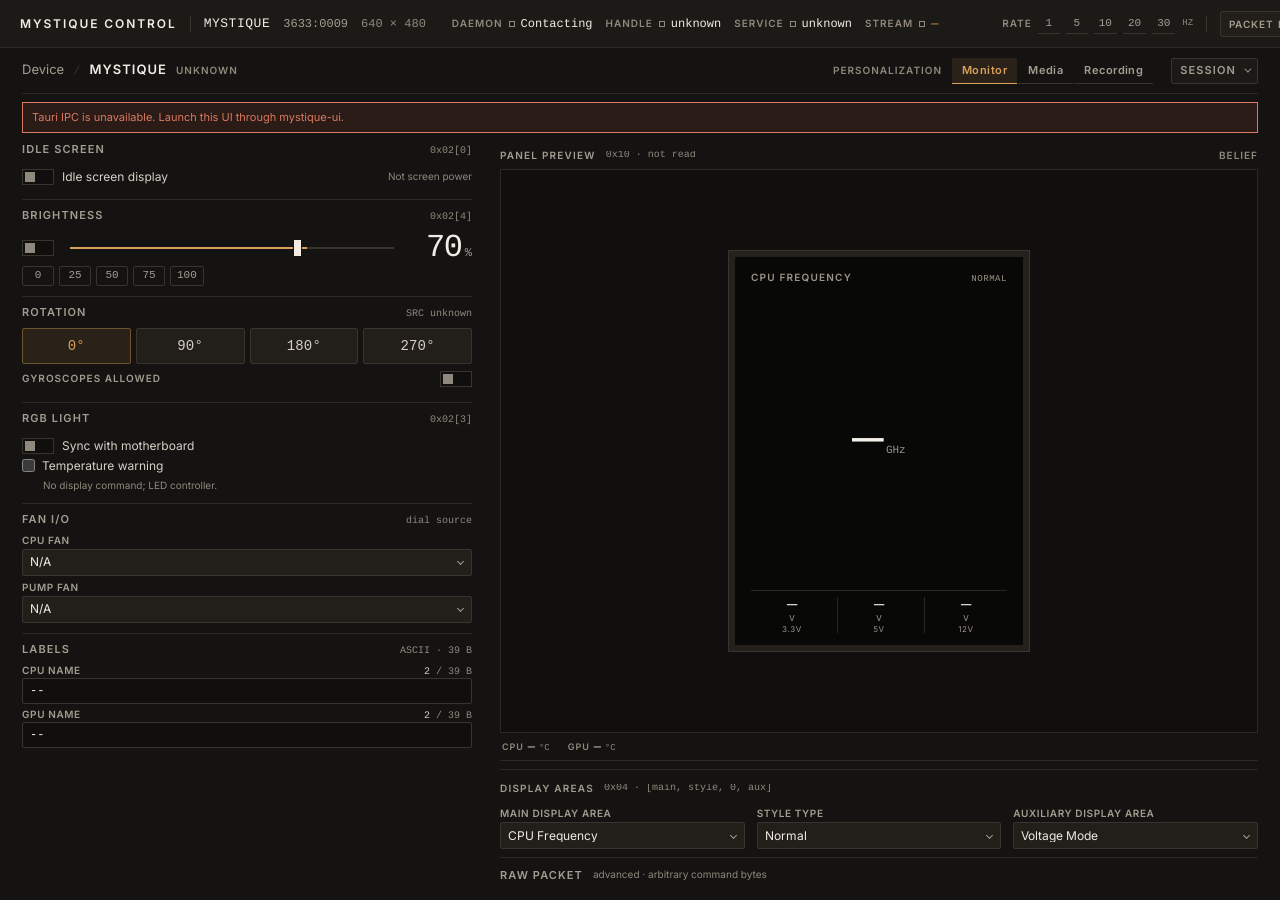
==== commit 51fe9332: "feat: fan/pump RPM fix, runtime stream rate, real fan routing Protocol - 0x01[21..22] is the panel's" ====
--- a/rust/apps/mystique-ui/ui/index.html
+++ b/rust/apps/mystique-ui/ui/index.html
@@ -17,9 +17,11 @@
   <div class="indic"><span class="sk">DAEMON</span><span class="lamp" id="daemon-dot"></span><span class="iv" id="daemon-status">Contacting</span></div>
   <div class="indic"><span class="sk">HANDLE</span><span class="lamp" id="handle-dot"></span><span class="iv" id="conn-device-open">unknown</span></div>
   <div class="indic"><span class="sk">SERVICE</span><span class="lamp" id="service-dot"></span><span class="iv" id="conn-service-running">unknown</span></div>
-  <div class="indic" id="stream-badge"><span class="sk">STREAM</span><span class="lamp" id="stream-dot"></span><span class="iv" id="stream-word">Idle</span></div>
-  <div class="indic"><span class="sk">FRAMES</span><span class="iv mono" id="stream-frames">0</span></div>
-  <div class="indic"><span class="sk">SOURCE</span><span class="iv mono src" id="stream-source">not started</span></div>
+  <div class="indic" id="stream-badge"><span class="sk">STREAM</span><span class="lamp" id="stream-dot"></span><span class="iv" id="stream-word">—</span></div>
+  <div class="ratebox" id="stream-rate" role="group" aria-label="Stream rate in hertz">
+    <span class="sk">RATE</span>
+    <button class="ratekey" type="button" id="stream-rate-1" data-hz="1" aria-pressed="false">1</button><button class="ratekey" type="button" id="stream-rate-5" data-hz="5" aria-pressed="false">5</button><button class="ratekey" type="button" id="stream-rate-10" data-hz="10" aria-pressed="false">10</button><button class="ratekey" type="button" id="stream-rate-20" data-hz="20" aria-pressed="false">20</button><button class="ratekey" type="button" id="stream-rate-30" data-hz="30" aria-pressed="false">30</button><span class="rateunit">HZ</span>
+  </div>
   <span class="vsep"></span>
   <button class="logtoggle" type="button" id="btn-log-toggle" aria-expanded="false" aria-controls="log-drawer">
     <span class="sk">PACKET LOG</span><span class="badge" id="log-badge">0</span>
@@ -67,10 +69,25 @@
             <span class="miss mono" id="stream-missing">MISSING —</span>
             <span class="errchip" id="stream-error-note" hidden>—</span>
           </div>
+          <div class="srow">
+            <span class="sk">SOURCE</span><span class="mono src" id="stream-source">not started</span>
+            <span class="grow"></span>
+            <span class="sk">FRAMES</span><span class="metric" id="stream-frames">0</span>
+            <span class="sk">FAILED</span><span class="metric" id="stream-failed">0</span>
+          </div>
+          <div class="srow" id="stream-achieved-row" hidden>
+            <span class="sk">ACHIEVED</span><span class="metric" id="stream-achieved">—</span>
+          </div>
+          <div class="srow">
+            <span class="sk">SAMPLE</span><span class="metric" id="stream-sample">0.0</span>
+            <span class="sk">XFER</span><span class="metric" id="stream-transfer">0.0</span>
+            <span class="sk">MAX</span><span class="metric" id="stream-max">0.0</span>
+            <span class="unit">MS</span>
+          </div>
           <div class="srow"><div class="sitmsg warn" id="daemon-conflict" hidden><b>Two owners</b><span id="daemon-conflict-text"></span></div><div class="sitmsg warn" id="conn-service-warning" hidden><b>Vendor service holds the device</b><span>stop it to open</span></div></div>
           <p class="sitmsg err" id="conn-error" role="alert" hidden></p>
           <p class="err" id="stream-error" role="alert" hidden></p>
-          <p class="snote">Not display commands: fan I/O, RGB temperature warning, edge picking.</p>
+          <p class="snote">Not display commands: RGB temperature warning, edge picking.</p>
         </div>
       </details>
     </div>
@@ -119,9 +136,10 @@
         <p class="err smallerr" id="rgb-error" role="alert" hidden></p>
       </section>
       <section class="group" data-modes="monitor">
-        <div class="gh"><h2>Fan I/O</h2><span class="meta">mapping</span></div>
-        <div class="field"><label for="io-cpu">CPU fan</label><div class="selwrap"><select id="io-cpu"><option>N/A</option><option>AIO Pump</option><option>CPU</option></select></div><span class="unwired">No display command; fan controller.</span></div>
-        <div class="field"><label for="io-pump">Pump fan</label><div class="selwrap"><select id="io-pump"><option>N/A</option><option>AIO Pump</option><option>CPU</option></select></div><span class="unwired">No display command; fan controller.</span></div>
+        <div class="gh"><h2>Fan I/O</h2><span class="meta">dial source</span></div>
+        <div class="field"><label for="io-cpu">CPU fan</label><div class="selwrap"><select id="io-cpu"><option value="none">N/A</option><option value="cpu">CPU</option><option value="pump">AIO Pump</option></select></div></div>
+        <div class="field"><label for="io-pump">Pump fan</label><div class="selwrap"><select id="io-pump"><option value="none">N/A</option><option value="cpu">CPU</option><option value="pump">AIO Pump</option></select></div></div>
+        <p class="err smallerr" id="fanio-error" role="alert" hidden></p>
       </section>
       <section class="group" data-modes="media">
         <div class="gh"><h2>Image / GIF</h2><span class="meta">single slot</span></div>
@@ -132,7 +150,6 @@
         <div class="gh"><h2>Image switch</h2><span class="meta">0x07</span></div>
         <div class="radios" role="group" aria-label="Image switch time"><label><input type="radio" name="media-time" id="media-time-0" value="0" checked><span>3 s</span></label><label><input type="radio" name="media-time" id="media-time-1" value="1"><span>5 s</span></label><label><input type="radio" name="media-time" id="media-time-2" value="2"><span>7 s</span></label></div>
         <div class="radios" role="group" aria-label="Image switch animation"><label><input type="radio" name="media-animation" id="media-animation-0" value="0" checked><span>Split</span></label><label><input type="radio" name="media-animation" id="media-animation-1" value="1"><span>Scroll</span></label><label><input type="radio" name="media-animation" id="media-animation-2" value="2"><span>Fade</span></label></div>
-        <div class="rowend"><button class="key" type="button" id="btn-media-send">Send timing</button></div>
         <p class="err smallerr" id="media-error" role="alert" hidden></p>
       </section>
       <section class="group" data-modes="media">
@@ -149,11 +166,10 @@
         <p class="err smallerr" id="dashboard-error" role="alert" hidden></p>
         <p class="err smallerr" id="erase-error" role="alert" hidden></p>
       </section>
-      <section class="group" data-modes="monitor media">
+      <section class="group" data-modes="monitor media recording">
         <div class="gh"><h2>Labels</h2><span class="meta">ASCII · 39 B</span></div>
         <div class="lfield"><div class="lhead"><label for="label-cpu">CPU name</label><span class="count" id="cpu-counter"><span class="n" id="cpu-count">2</span> / 39 B</span></div><input id="label-cpu" type="text" maxlength="39" value="--" spellcheck="false" autocomplete="off"><p class="err smallerr" id="cpu-label-error" hidden></p></div>
         <div class="lfield"><div class="lhead"><label for="label-gpu">GPU name</label><span class="count" id="gpu-counter"><span class="n" id="gpu-count">2</span> / 39 B</span></div><input id="label-gpu" type="text" maxlength="39" value="--" spellcheck="false" autocomplete="off"><p class="err smallerr" id="gpu-label-error" hidden></p></div>
-        <div class="rowend"><button class="key" type="button" id="btn-labels-save">Save labels</button></div>
         <p class="err smallerr" id="labels-error" role="alert" hidden></p>
       </section>
       <section class="group" data-modes="recording">
@@ -192,7 +208,6 @@
           <div class="field"><label for="area-main">Main display area</label><div class="selwrap"><select id="area-main"><option value="0">CPU Frequency</option><option value="1">Time</option><option value="2">Pump Speed</option><option value="3">CPU FanSpeed</option><option value="4">CPU FanSpeed + Pump Speed</option><option value="5">Temperature</option></select></div></div>
           <div class="field" id="area-style-row"><label for="area-style">Style type</label><div class="selwrap"><select id="area-style"><option value="0">Normal</option><option value="1">Ring</option><option value="2">Stopwatch</option></select></div></div>
           <div class="field"><label for="area-aux">Auxiliary display area</label><div class="selwrap"><select id="area-aux"><option value="0">Voltage Mode</option><option value="1">System Monitor</option><option value="2">Core Data</option></select></div></div>
-          <div class="rowend"><button class="key" type="button" id="btn-areas-send">Send areas</button></div>
         </div>
         <p class="err" id="areas-error" role="alert" hidden></p>
       </section>
@@ -200,10 +215,10 @@
         <div class="ph"><span class="ttl">Upload plan</span></div>
         <div class="mediabody">
           <div class="planleft">
-            <div class="fitrow"><label for="upload-fit">Fit</label><div class="selwrap"><select id="upload-fit"><option value="cover">Cover — crop to fill</option><option value="contain">Contain — letterbox</option></select></div><button class="key" type="button" id="btn-plan-upload" disabled>Preview</button></div>
+            <div class="fitrow"><label for="upload-fit">Fit</label><div class="selwrap"><select id="upload-fit"><option value="cover">Cover - crop to fill</option><option value="contain">Contain - letterbox</option></select></div></div>
             <div class="plan3"><div><span>FRAMES</span><b id="upload-plan-frames">—</b></div><div><span>BYTES</span><b id="upload-plan-bytes">—</b></div><div><span>CHUNKS</span><b id="upload-plan-chunks">—</b></div></div>
             <div id="upload-plan" hidden>
-              <div class="prow"><span>Kind</span><b id="upload-plan-kind">—</b></div><div class="prow"><span>Fit</span><b id="upload-plan-fit">—</b></div><div class="prow"><span>Size</span><b id="upload-plan-size">—</b></div><div class="prow"><span>Commands</span><b id="upload-plan-commands">—</b></div><div class="prow"><span>Content id</span><b class="mono" id="upload-plan-content-id">—</b></div>
+              <div class="prow"><span>Kind</span><b id="upload-plan-kind">—</b></div><div class="prow"><span>Size</span><b id="upload-plan-size">—</b></div><div class="prow"><span>Commands</span><b id="upload-plan-commands">—</b></div><div class="prow"><span>Content id</span><b class="mono" id="upload-plan-content-id">—</b></div>
               <details id="upload-plan-details"><summary>PACKETS</summary><ol id="upload-plan-command-list"></ol></details>
             </div>
             <div class="line" id="upload-confirm-copy">Plan first, then confirm.</div>
--- a/rust/apps/mystique-ui/ui/styles/layout.css
+++ b/rust/apps/mystique-ui/ui/styles/layout.css
@@ -30,7 +30,36 @@
 .indic .iv { font: 12px/1 var(--mono); color: var(--ink); }
 .indic .src { color: var(--label); max-width: 96px; overflow: hidden; text-overflow: ellipsis; }
 .indic.paused .iv { color: var(--label-2); }
-#stream-word { color: var(--accent); }
+#stream-word {
+  color: var(--accent);
+  font-variant-numeric: tabular-nums;
+  min-width: 58px;
+}
+.indic.paused #stream-word { color: var(--label-2); }
+
+.ratebox { display: inline-flex; align-items: center; gap: 6px; white-space: nowrap; }
+.ratebox .sk { color: var(--label-2); font-size: 10px; }
+.ratekey {
+  appearance: none;
+  height: 21px;
+  min-width: 22px;
+  padding: 0 5px;
+  border: 0;
+  border-bottom: 1px solid var(--hair-2);
+  border-radius: 0;
+  background: transparent;
+  color: var(--label);
+  font: 11px/1 var(--mono);
+  font-variant-numeric: tabular-nums;
+}
+.ratekey:hover { color: var(--ink); }
+.ratekey:disabled { opacity: .45; cursor: progress; }
+.ratekey[aria-pressed="true"] {
+  background: var(--accent-wash);
+  border-bottom-color: var(--accent);
+  color: var(--accent);
+}
+.rateunit { font: 9px/1 var(--mono); color: var(--label-2); margin-left: 1px; }
 
 .logtoggle {
   appearance: none;
@@ -181,6 +210,9 @@
   max-width: 280px;
 }
 .srow .child { font-size: 10px; white-space: nowrap; }
+.srow .src { font-size: 11px; color: var(--label); max-width: 190px; overflow: hidden; text-overflow: ellipsis; }
+.srow .metric { font: 11px/1 var(--mono); color: var(--ink); font-variant-numeric: tabular-nums; }
+.srow .unit { font: 9px/1 var(--mono); color: var(--label-2); }
 .srow .key { height: 22px; padding: 0 6px; font-size: 10px; }
 .srow .miss { font-size: 9px; color: var(--label-2); letter-spacing: .02em; }
 .errchip {
@@ -262,7 +294,7 @@
 .body[data-mode="media"] [data-modes]:not([data-modes~="media"]),
 .body[data-mode="recording"] [data-modes]:not([data-modes~="recording"]) { display: none !important; }
 
-.settings { overflow-y: auto; overflow-x: hidden; scrollbar-width: thin; min-height: 0; }
+.settings { overflow-y: auto; overflow-x: hidden; scrollbar-width: thin; min-height: 0; padding-right: 2px; }
 .group {
   padding: 9px 0 10px;
   border-top: 1px solid var(--hair);
--- a/rust/apps/mystique-ui/ui/styles/controls.css
+++ b/rust/apps/mystique-ui/ui/styles/controls.css
@@ -117,7 +117,14 @@
   color: var(--ink);
   font-variant-numeric: tabular-nums;
 }
-.brinum i { font: 400 10px/1 var(--mono); font-style: normal; color: var(--label); }
+.brinum i {
+  font-family: var(--mono);
+  font-size: 12px;
+  font-weight: 400;
+  line-height: 1;
+  font-style: normal;
+  color: var(--label);
+}
 .presets { display: flex; gap: 5px; margin-top: 1px; }
 .preset {
   appearance: none;
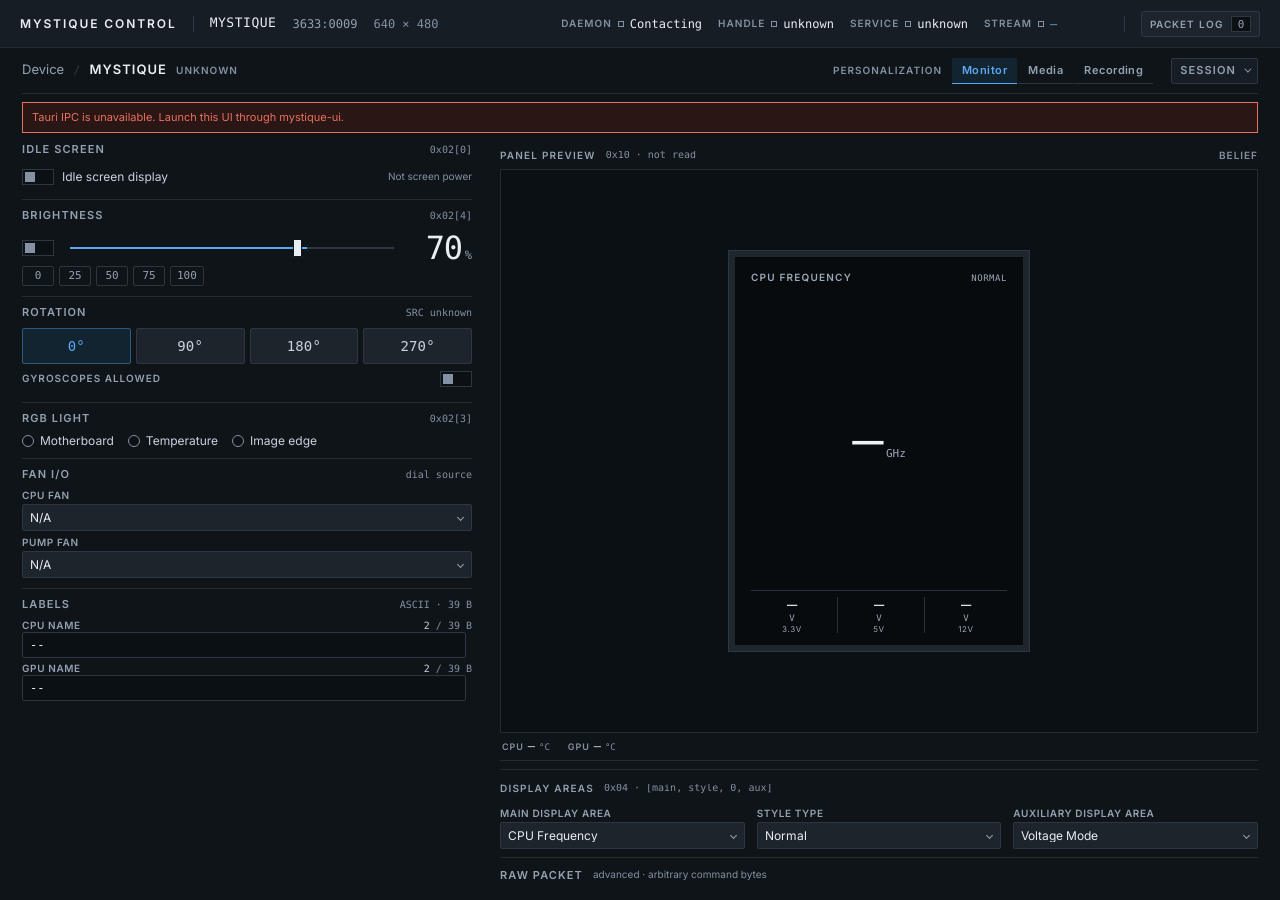
==== commit 5cbc421d: "feat(ui): blue palette, persistent settings, detected labels, interlocked lighting Palette - Cool ne" ====
--- a/rust/apps/mystique-ui/ui/index.html
+++ b/rust/apps/mystique-ui/ui/index.html
@@ -18,10 +18,6 @@
   <div class="indic"><span class="sk">HANDLE</span><span class="lamp" id="handle-dot"></span><span class="iv" id="conn-device-open">unknown</span></div>
   <div class="indic"><span class="sk">SERVICE</span><span class="lamp" id="service-dot"></span><span class="iv" id="conn-service-running">unknown</span></div>
   <div class="indic" id="stream-badge"><span class="sk">STREAM</span><span class="lamp" id="stream-dot"></span><span class="iv" id="stream-word">—</span></div>
-  <div class="ratebox" id="stream-rate" role="group" aria-label="Stream rate in hertz">
-    <span class="sk">RATE</span>
-    <button class="ratekey" type="button" id="stream-rate-1" data-hz="1" aria-pressed="false">1</button><button class="ratekey" type="button" id="stream-rate-5" data-hz="5" aria-pressed="false">5</button><button class="ratekey" type="button" id="stream-rate-10" data-hz="10" aria-pressed="false">10</button><button class="ratekey" type="button" id="stream-rate-20" data-hz="20" aria-pressed="false">20</button><button class="ratekey" type="button" id="stream-rate-30" data-hz="30" aria-pressed="false">30</button><span class="rateunit">HZ</span>
-  </div>
   <span class="vsep"></span>
   <button class="logtoggle" type="button" id="btn-log-toggle" aria-expanded="false" aria-controls="log-drawer">
     <span class="sk">PACKET LOG</span><span class="badge" id="log-badge">0</span>
@@ -87,7 +83,6 @@
           <div class="srow"><div class="sitmsg warn" id="daemon-conflict" hidden><b>Two owners</b><span id="daemon-conflict-text"></span></div><div class="sitmsg warn" id="conn-service-warning" hidden><b>Vendor service holds the device</b><span>stop it to open</span></div></div>
           <p class="sitmsg err" id="conn-error" role="alert" hidden></p>
           <p class="err" id="stream-error" role="alert" hidden></p>
-          <p class="snote">Not display commands: RGB temperature warning, edge picking.</p>
         </div>
       </details>
     </div>
@@ -128,11 +123,11 @@
       </section>
       <section class="group" data-modes="monitor">
         <div class="gh"><h2>RGB light</h2><span class="meta">0x02[3]</span></div>
-        <div class="switchrow">
-          <label class="switch small"><input id="rgb-sync" type="checkbox" aria-label="RGB light effect sync"><span class="track" aria-hidden="true"><span class="thumb"></span></span></label>
-          <label class="rowlabel" for="rgb-sync">Sync with motherboard</label>
-        </div>
-        <label class="checkrow unwiredrow"><input id="rgb-warning" type="checkbox"><span>Temperature warning</span><span class="unwired">No display command; LED controller.</span></label>
+        <div class="radios" role="radiogroup" aria-label="Lighting source">
+          <label><input type="radio" name="rgb-mode" id="rgb-mode-motherboard" value="motherboard"><span>Motherboard</span></label>
+          <label><input type="radio" name="rgb-mode" id="rgb-mode-temperature" value="temperature"><span>Temperature</span></label>
+          <label><input type="radio" name="rgb-mode" id="rgb-mode-edge" value="edge"><span>Image edge</span></label>
+        </div>
         <p class="err smallerr" id="rgb-error" role="alert" hidden></p>
       </section>
       <section class="group" data-modes="monitor">
@@ -154,7 +149,6 @@
       </section>
       <section class="group" data-modes="media">
         <div class="gh"><h2>Edge picking</h2><span class="meta">LED</span></div>
-        <label class="checkrow unwiredrow"><input id="media-edge" type="checkbox"><span>Sync RGB with image edge</span><span class="unwired">No display command; LED effect.</span></label>
       </section>
       <section class="group" data-modes="media">
         <div class="gh"><h2>Erase</h2><span class="meta">0x14</span></div>
@@ -168,8 +162,8 @@
       </section>
       <section class="group" data-modes="monitor media recording">
         <div class="gh"><h2>Labels</h2><span class="meta">ASCII · 39 B</span></div>
-        <div class="lfield"><div class="lhead"><label for="label-cpu">CPU name</label><span class="count" id="cpu-counter"><span class="n" id="cpu-count">2</span> / 39 B</span></div><input id="label-cpu" type="text" maxlength="39" value="--" spellcheck="false" autocomplete="off"><p class="err smallerr" id="cpu-label-error" hidden></p></div>
-        <div class="lfield"><div class="lhead"><label for="label-gpu">GPU name</label><span class="count" id="gpu-counter"><span class="n" id="gpu-count">2</span> / 39 B</span></div><input id="label-gpu" type="text" maxlength="39" value="--" spellcheck="false" autocomplete="off"><p class="err smallerr" id="gpu-label-error" hidden></p></div>
+        <div class="lfield"><div class="lhead"><label for="label-cpu">CPU name</label><span class="count" id="cpu-counter"><span class="n" id="cpu-count">2</span> / 39 B</span></div><div class="lrow"><input id="label-cpu" type="text" maxlength="39" value="--" spellcheck="false" autocomplete="off"><div class="selwrap pickwrap" id="cpu-pick-wrap" hidden><select id="label-cpu-pick" data-pick="label" aria-label="Detected CPU names"><option value="" disabled selected>Detected</option></select></div></div><p class="err smallerr" id="cpu-label-error" hidden></p></div>
+        <div class="lfield"><div class="lhead"><label for="label-gpu">GPU name</label><span class="count" id="gpu-counter"><span class="n" id="gpu-count">2</span> / 39 B</span></div><div class="lrow"><input id="label-gpu" type="text" maxlength="39" value="--" spellcheck="false" autocomplete="off"><div class="selwrap pickwrap" id="gpu-pick-wrap" hidden><select id="label-gpu-pick" data-pick="label" aria-label="Detected GPU names"><option value="" disabled selected>Detected</option></select></div></div><p class="err smallerr" id="gpu-label-error" hidden></p></div>
         <p class="err smallerr" id="labels-error" role="alert" hidden></p>
       </section>
       <section class="group" data-modes="recording">
@@ -188,7 +182,7 @@
             <div class="ps-monitor">
               <div class="ps-head"><span class="ps-label" id="preview-label">CPU FREQUENCY</span><span class="ps-style" id="preview-style">NORMAL</span></div>
               <div class="ps-main"><span id="preview-value">—</span><span class="ps-unit" id="preview-unit">GHz</span></div>
-              <div class="ps-main ps-dual" id="preview-main2" hidden><span class="ps-label2" id="preview-label2">PUMP RPM</span><span id="preview-value2">—</span><span class="ps-unit" id="preview-unit2">RPM</span></div>
+              <div class="ps-main ps-dual" id="preview-main2" hidden><span class="ps-label2" id="preview-label2">PUMP RPM</span><span class="ps-num2"><span id="preview-value2">—</span><span class="ps-unit" id="preview-unit2">RPM</span></span></div>
               <div class="ps-aux"><div class="ps-cell" id="preview-cell-1"><b id="preview-v1">—</b><i id="preview-u1">V</i><span id="preview-k1">3.3V</span></div><div class="ps-cell" id="preview-cell-2"><b id="preview-v2">—</b><i id="preview-u2">V</i><span id="preview-k2">5V</span></div><div class="ps-cell" id="preview-cell-3"><b id="preview-v3">—</b><i id="preview-u3">V</i><span id="preview-k3">12V</span></div></div>
             </div>
             <div class="ps-media" id="preview-media"><img id="panel-media" alt=""><span id="panel-media-empty">NO MEDIA</span></div>
--- a/rust/apps/mystique-ui/ui/styles/base.css
+++ b/rust/apps/mystique-ui/ui/styles/base.css
@@ -1,25 +1,26 @@
-/* Tokens, reset, and the shared primitives. One accent: amber is live state and
-   active selection only. Errors use a separate semantic red. */
+/* Tokens, reset, and the shared primitives. The ground is a cool near-black;
+   panels sit one step above it. One accent: blue is live state and active
+   selection only. Errors use a separate warm red. */
 
 :root {
-  --ground: #141311;
-  --panel: #1c1a17;
-  --panel-2: #221f1b;
-  --well: #100f0d;
-  --ink: #f0ece4;
-  --ink-2: #d6d0c6;
-  --label: #a39c90;
-  --label-2: #8f887c;
-  --hair: #2c2925;
-  --hair-2: #38342e;
-  --accent: #d9a05b;
-  --accent-dim: #6f5431;
-  --accent-wash: #2a2118;
-  --error: #d9795f;
-  --error-wash: #2a1b17;
-  --panel-ink: #f4f0e8;
-  --panel-label: #9b9488;
-  --panel-hair: #2a2723;
+  --ground: #0f1419;
+  --panel: #171d24;
+  --panel-2: #1d242c;
+  --well: #0b1014;
+  --ink: #e8eef4;
+  --ink-2: #c9d3de;
+  --label: #93a1b1;
+  --label-2: #8391a2;
+  --hair: #232b33;
+  --hair-2: #2d3741;
+  --accent: #5ba7f0;
+  --accent-dim: #2e5a80;
+  --accent-wash: #122430;
+  --error: #e8705f;
+  --error-wash: #2a1614;
+  --panel-ink: #edf2f7;
+  --panel-label: #9aa8b8;
+  --panel-hair: #29323b;
   --sans: "Inter", "Segoe UI Variable Text", "Segoe UI", system-ui, -apple-system, sans-serif;
   --mono: "Cascadia Mono", Consolas, ui-monospace, "SFMono-Regular", monospace;
 }
@@ -120,5 +121,5 @@
 }
 
 ::-webkit-scrollbar { width: 9px; height: 9px; }
-::-webkit-scrollbar-thumb { background: #3a352e; border: 2px solid var(--ground); }
+::-webkit-scrollbar-thumb { background: #333d47; border: 2px solid var(--ground); }
 ::-webkit-scrollbar-track { background: transparent; }
--- a/rust/apps/mystique-ui/ui/styles/layout.css
+++ b/rust/apps/mystique-ui/ui/styles/layout.css
@@ -6,7 +6,7 @@
   flex: none;
   display: flex;
   align-items: center;
-  gap: 13px;
+  gap: 16px;
   padding: 0 20px;
   background: var(--panel);
   border-bottom: 1px solid var(--hair);
@@ -36,30 +36,6 @@
   min-width: 58px;
 }
 .indic.paused #stream-word { color: var(--label-2); }
-
-.ratebox { display: inline-flex; align-items: center; gap: 6px; white-space: nowrap; }
-.ratebox .sk { color: var(--label-2); font-size: 10px; }
-.ratekey {
-  appearance: none;
-  height: 21px;
-  min-width: 22px;
-  padding: 0 5px;
-  border: 0;
-  border-bottom: 1px solid var(--hair-2);
-  border-radius: 0;
-  background: transparent;
-  color: var(--label);
-  font: 11px/1 var(--mono);
-  font-variant-numeric: tabular-nums;
-}
-.ratekey:hover { color: var(--ink); }
-.ratekey:disabled { opacity: .45; cursor: progress; }
-.ratekey[aria-pressed="true"] {
-  background: var(--accent-wash);
-  border-bottom-color: var(--accent);
-  color: var(--accent);
-}
-.rateunit { font: 9px/1 var(--mono); color: var(--label-2); margin-left: 1px; }
 
 .logtoggle {
   appearance: none;
--- a/rust/apps/mystique-ui/ui/styles/controls.css
+++ b/rust/apps/mystique-ui/ui/styles/controls.css
@@ -237,6 +237,9 @@
 .count { font: 10px/1 var(--mono); color: var(--label-2); white-space: nowrap; font-variant-numeric: tabular-nums; }
 .count .n { color: var(--ink-2); }
 .count.over, .count.over .n { color: var(--error); }
+.lrow { display: grid; grid-template-columns: minmax(0, 1fr) auto; align-items: center; gap: 6px; }
+.pickwrap select { width: auto; min-width: 104px; max-width: 180px; height: 26px; font-size: 11px; color: var(--label); }
+.pickwrap select:focus-visible { color: var(--ink); }
 input[type=text] {
   appearance: none;
   width: 100%;
--- a/rust/apps/mystique-ui/ui/styles/preview.css
+++ b/rust/apps/mystique-ui/ui/styles/preview.css
@@ -24,8 +24,8 @@
   max-height: 400px;
   aspect-ratio: 3 / 4;
   max-width: 300px;
-  background: #080807;
-  border: 6px solid #24211d;
+  background: #070b0e;
+  border: 6px solid #1e262e;
   outline: 1px solid var(--hair-2);
   color: var(--panel-ink);
   padding: 16px 16px 12px;
@@ -63,9 +63,16 @@
   white-space: nowrap;
 }
 .ps-main .ps-unit { font: 400 11px/1 var(--mono); color: var(--panel-label); letter-spacing: 0; }
-.ps-main.ps-dual { padding-top: 0; flex-direction: column; gap: 1px; }
-.ps-main.ps-dual #preview-value2 { font-size: 32px; line-height: .9; letter-spacing: -.04em; color: var(--panel-ink); font-family: var(--mono); }
-.ps-label2 { font: 600 9px/1 var(--sans); letter-spacing: .08em; color: var(--panel-label); }
+.ps-main.ps-dual { padding-top: 0; flex-direction: column; align-items: center; gap: 3px; }
+.ps-num2 { display: flex; align-items: baseline; justify-content: center; gap: 5px; }
+.ps-main.ps-dual #preview-value2 {
+  font: 400 48px/.84 var(--mono);
+  letter-spacing: -.05em;
+  color: var(--panel-ink);
+  font-variant-numeric: tabular-nums;
+  white-space: nowrap;
+}
+.ps-label2 { font: 600 10px/1 var(--sans); letter-spacing: .12em; color: var(--panel-label); }
 .panel.ring .ps-main { border: 1px solid var(--panel-hair); border-radius: 50%; width: 132px; height: 132px; margin: 0 auto; flex-direction: column; align-items: center; justify-content: center; gap: 2px; padding: 0; }
 .panel.ring .ps-main #preview-value { font-size: 36px; }
 .panel.ring .ps-main.ps-dual { border: 0; border-radius: 0; width: auto; height: auto; }
@@ -98,7 +105,7 @@
   display: none;
   align-items: center;
   justify-content: center;
-  background: #080807;
+  background: #070b0e;
   color: var(--panel-label);
   font: 600 10px/1 var(--sans);
   letter-spacing: .18em;
--- a/rust/apps/mystique-ui/ui/styles/log.css
+++ b/rust/apps/mystique-ui/ui/styles/log.css
@@ -57,11 +57,11 @@
   overflow-y: auto;
   overflow-x: hidden;
   scrollbar-width: thin;
-  scrollbar-color: #3a352e var(--well);
+  scrollbar-color: #333d47 var(--well);
 }
 .logscroll::-webkit-scrollbar { width: 8px; }
 .logscroll::-webkit-scrollbar-track { background: var(--well); }
-.logscroll::-webkit-scrollbar-thumb { background: #3a352e; border: 2px solid var(--well); }
+.logscroll::-webkit-scrollbar-thumb { background: #333d47; border: 2px solid var(--well); }
 #packet-log { list-style: none; margin: 0; padding: 0; }
 .log-item { border-bottom: 1px solid var(--hair); }
 .log-item details > summary { list-style: none; }
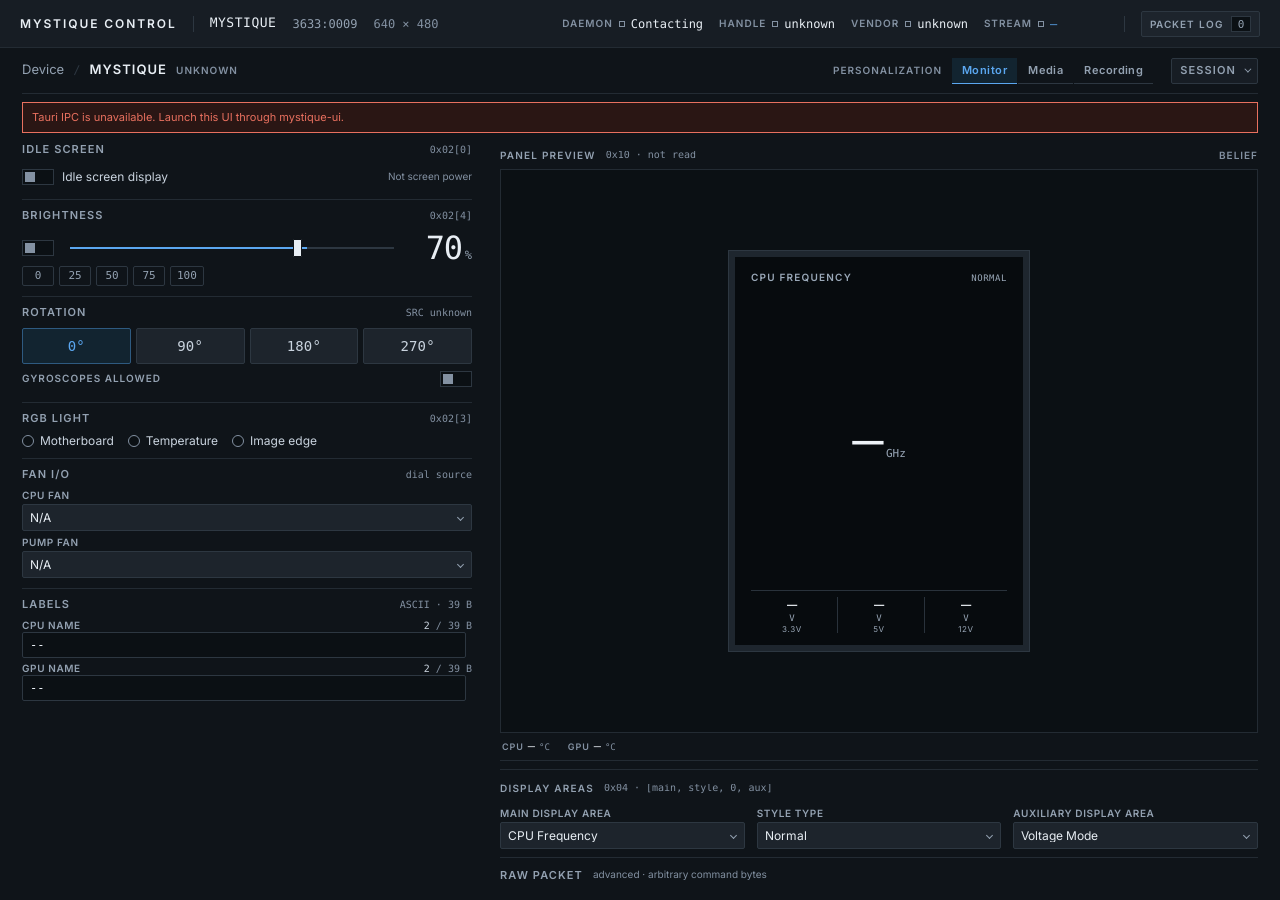
==== commit 48699e66: "feat(ui): start with system, minimized start, unambiguous vendor lamp Startup - The session sheet ga" ====
--- a/rust/apps/mystique-ui/ui/index.html
+++ b/rust/apps/mystique-ui/ui/index.html
@@ -16,7 +16,7 @@
   <span class="grow"></span>
   <div class="indic"><span class="sk">DAEMON</span><span class="lamp" id="daemon-dot"></span><span class="iv" id="daemon-status">Contacting</span></div>
   <div class="indic"><span class="sk">HANDLE</span><span class="lamp" id="handle-dot"></span><span class="iv" id="conn-device-open">unknown</span></div>
-  <div class="indic"><span class="sk">SERVICE</span><span class="lamp" id="service-dot"></span><span class="iv" id="conn-service-running">unknown</span></div>
+  <div class="indic"><span class="sk" title="MystiqueService — the vendor driver">VENDOR</span><span class="lamp" id="service-dot"></span><span class="iv" id="conn-service-running">unknown</span></div>
   <div class="indic" id="stream-badge"><span class="sk">STREAM</span><span class="lamp" id="stream-dot"></span><span class="iv" id="stream-word">—</span></div>
   <span class="vsep"></span>
   <button class="logtoggle" type="button" id="btn-log-toggle" aria-expanded="false" aria-controls="log-drawer">
@@ -83,6 +83,14 @@
           <div class="srow"><div class="sitmsg warn" id="daemon-conflict" hidden><b>Two owners</b><span id="daemon-conflict-text"></span></div><div class="sitmsg warn" id="conn-service-warning" hidden><b>Vendor service holds the device</b><span>stop it to open</span></div></div>
           <p class="sitmsg err" id="conn-error" role="alert" hidden></p>
           <p class="err" id="stream-error" role="alert" hidden></p>
+          <div class="srow">
+            <span class="sk">STARTUP</span>
+            <label class="switch small"><input id="startup-enabled" type="checkbox" aria-label="Start with system"><span class="track" aria-hidden="true"><span class="thumb"></span></span></label>
+            <span class="rowlabel">Start with system</span>
+            <label class="switch small"><input id="startup-minimized" type="checkbox" aria-label="Start minimized to tray"><span class="track" aria-hidden="true"><span class="thumb"></span></span></label>
+            <span class="rowlabel">Minimized to tray</span>
+          </div>
+          <p class="err" id="startup-error" role="alert" hidden></p>
         </div>
       </details>
     </div>
